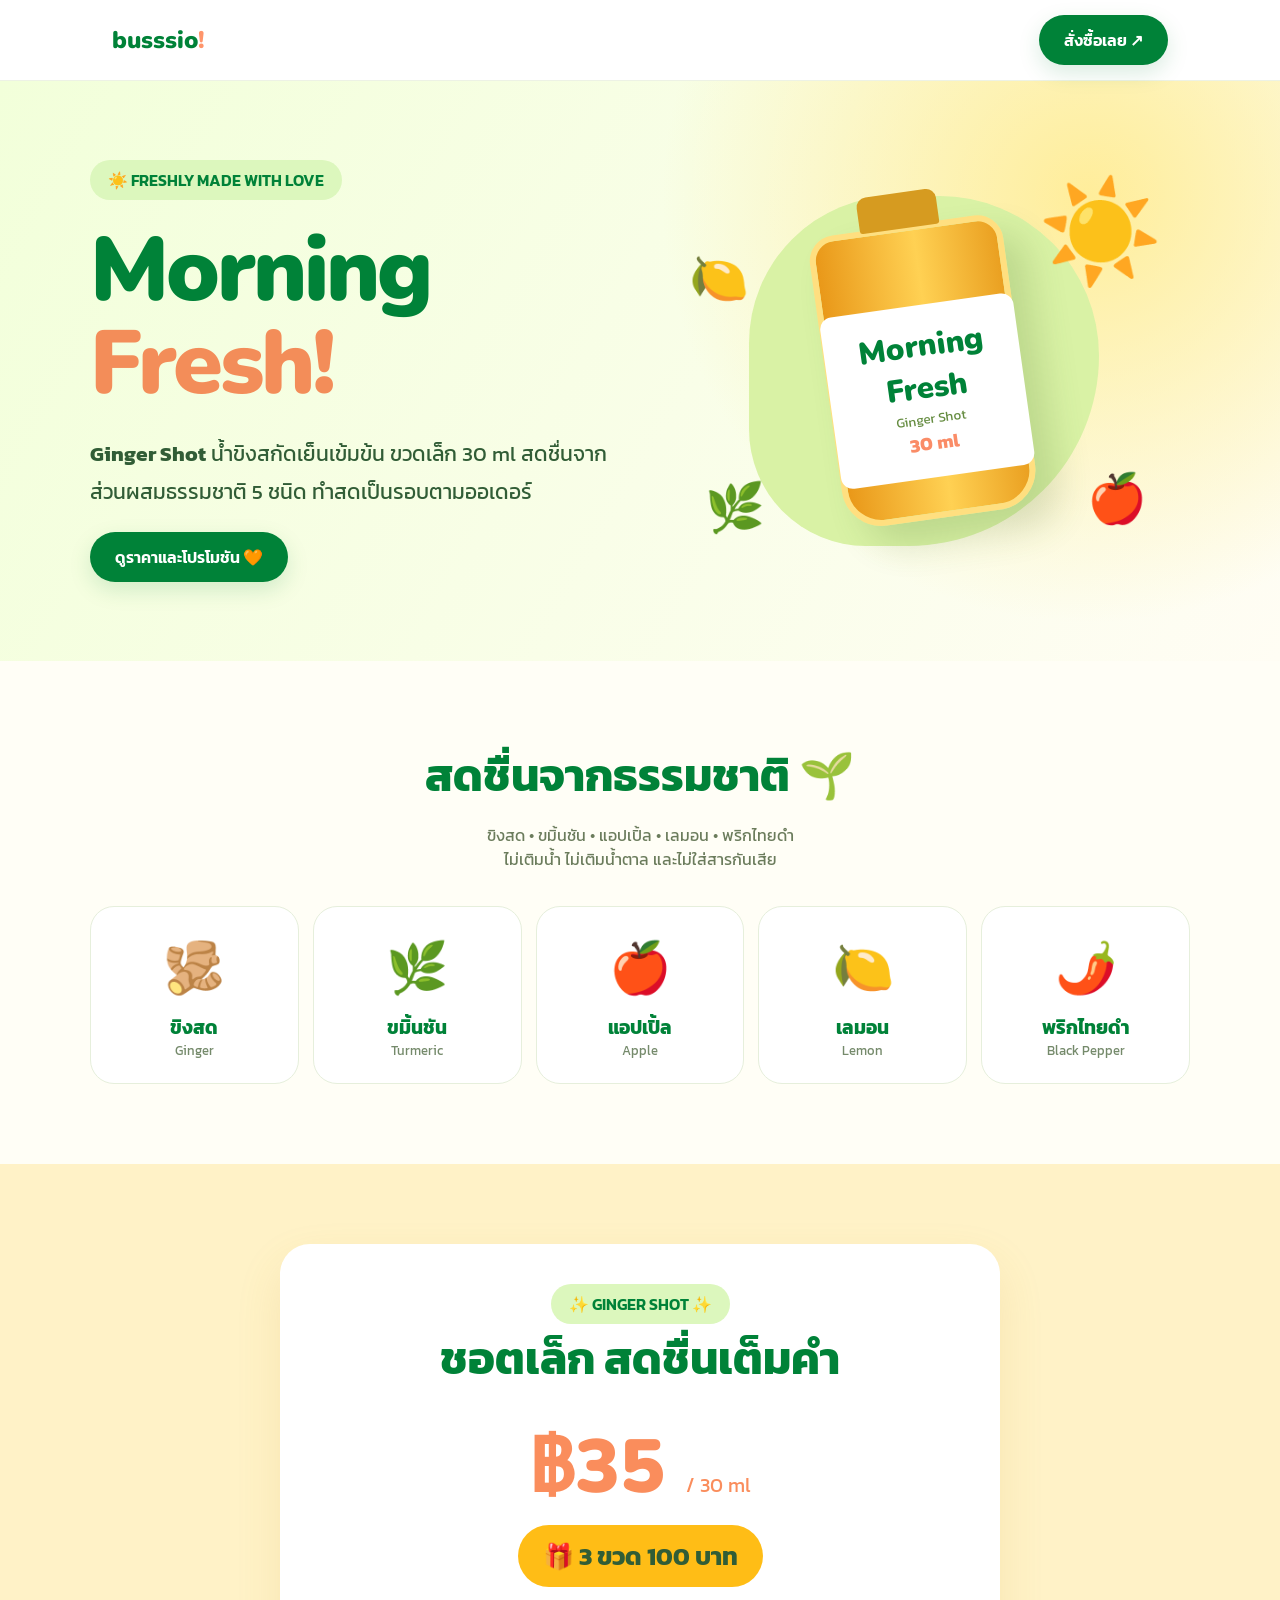
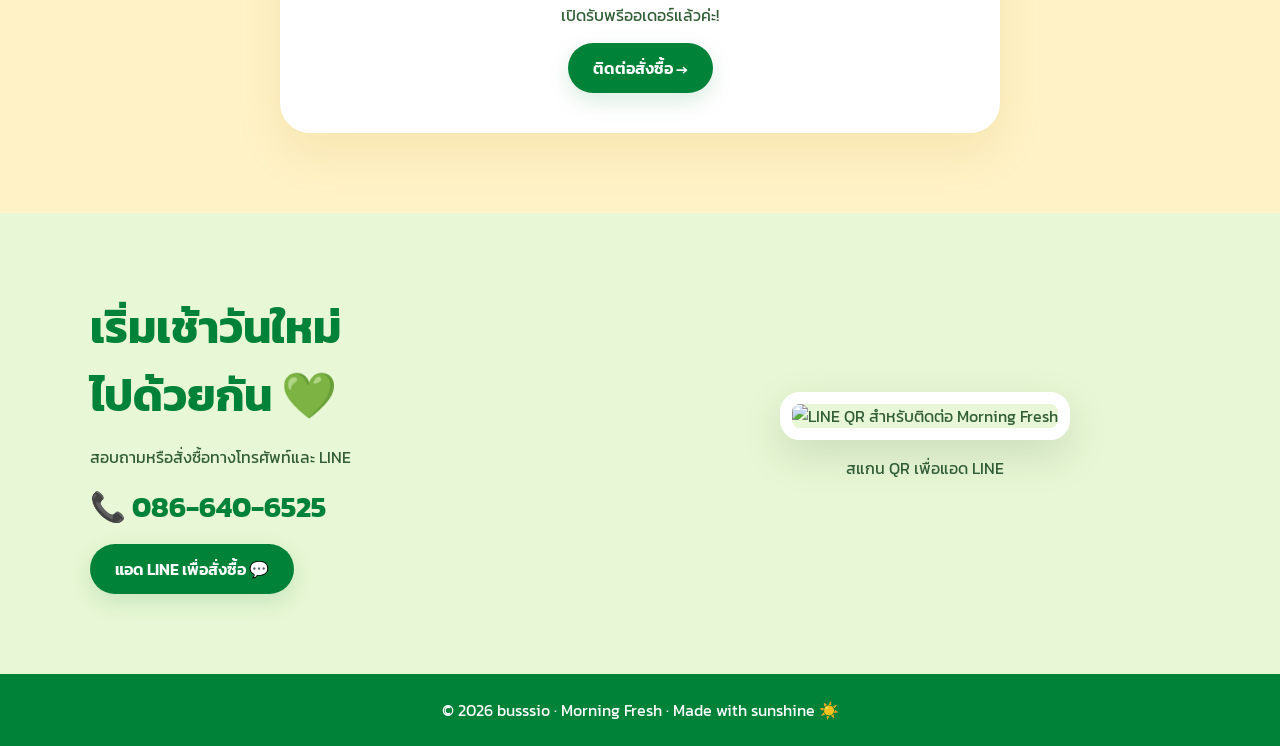
==== morning-fresh/index.html @ 6d937df7 "Add Morning Fresh Ginger Shot landing page" ====
<!doctype html><html lang="th"><head><meta charset="utf-8"><meta name="viewport" content="width=device-width,initial-scale=1"><title>Morning Fresh Ginger Shot | busssio</title><meta name="description" content="Morning Fresh น้ำขิงสกัดเย็น ขิง ขมิ้น แอปเปิ้ล เลมอน พริกไทยดำ 30 ml"><style>
@import url('https://fonts.googleapis.com/css2?family=Kanit:wght@300;400;500;600;700&family=Nunito:wght@600;800;900&display=swap');
:root{--g:#008238;--l:#7bd84f;--y:#ffbd16;--cream:#fffef6;--ink:#315d36}*{box-sizing:border-box}html{scroll-behavior:smooth}body{margin:0;font-family:Kanit,Arial,sans-serif;color:var(--ink);background:var(--cream)}header{position:sticky;top:0;background:#fffffff0;backdrop-filter:blur(14px);z-index:10;border-bottom:1px solid #edf2e5}nav{max-width:1100px;margin:auto;padding:15px 22px;display:flex;align-items:center;justify-content:space-between}a{text-decoration:none;color:inherit}.brand{font:900 24px Nunito;color:var(--g)}.brand span{color:#ff956b}.btn{display:inline-block;background:var(--g);color:white;border-radius:60px;padding:13px 25px;font-weight:600;box-shadow:0 8px 22px #00823826;transition:.25s}.btn:hover{transform:translateY(-4px)}.wrap{max-width:1100px;margin:auto}.hero{padding:75px 24px;background:radial-gradient(circle at 85% 20%,#ffed9a,transparent 36%),linear-gradient(120deg,#f2ffda,#fffdf4);overflow:hidden}.hero-grid{display:grid;grid-template-columns:1fr 1fr;align-items:center;gap:35px}.tag{display:inline-block;padding:8px 18px;border-radius:40px;background:#dcf7bd;color:var(--g);font-weight:600}h1{font:900 clamp(52px,7vw,92px)/1.03 Nunito,Kanit,sans-serif;color:var(--g);letter-spacing:-3px;margin:25px 0}h1 em{font-style:normal;color:#f38d59}.intro{font-size:21px;line-height:1.8}.scene{min-height:430px;position:relative;display:grid;place-items:center}.blob{position:absolute;width:350px;height:350px;border-radius:48% 52% 62% 38%;background:#d9f2a5;animation:morph 8s infinite}.sun{position:absolute;top:0;right:5%;font-size:100px;animation:float 4s infinite}.bottle{position:relative;width:195px;height:295px;background:linear-gradient(90deg,#e99819,#ffd153 55%,#eaa021);border:6px solid #ffdf80;border-radius:26px 26px 40px 40px;box-shadow:20px 22px 35px #456a2730;transform:rotate(-8deg);animation:float 5s infinite}.bottle:before{content:'';position:absolute;top:-39px;left:48px;width:80px;height:36px;background:#d69b20;border-radius:10px 10px 3px 3px}.label{position:absolute;left:-5px;top:75px;width:195px;background:white;text-align:center;padding:20px 8px;border-radius:12px}.label strong{font:900 31px Nunito;color:var(--g)}.label small{display:block;color:#658c40}.label b{display:block;color:#fa8c67;font-size:19px}.fruit{position:absolute;font-size:48px;animation:float 4s infinite}.fruit.one{top:20%;left:6%}.fruit.two{bottom:12%;right:8%}.fruit.three{bottom:10%;left:9%}section{padding:80px 24px}h2{text-align:center;color:var(--g);font-size:clamp(30px,4vw,45px);margin:0 0 14px}.sub{text-align:center;max-width:660px;margin:0 auto 35px;color:#6b7c5c}.ingredients{display:grid;grid-template-columns:repeat(5,1fr);gap:14px}.item{background:white;border:1px solid #e6efdc;border-radius:24px;padding:23px 8px;text-align:center;transition:.25s}.item:hover{transform:translateY(-6px)}.item .emoji{font-size:50px}.item h3{margin:8px 0 0;color:var(--g)}.item p{margin:0;font-size:13px;color:#758a6b}.offer{background:#fff2c7}.offer-card{max-width:720px;margin:auto;background:white;border-radius:30px;text-align:center;padding:40px 20px;box-shadow:0 20px 45px #c69b2824}.price{font:900 75px Nunito;color:#fa8d5c}.price small{font:400 20px Kanit}.deal{display:inline-block;background:var(--y);padding:12px 25px;border-radius:40px;font-size:25px;font-weight:700}.contact{background:#e8f7d5}.contact-grid{display:grid;grid-template-columns:1fr 1fr;align-items:center;gap:40px}.contact h2{text-align:left}.phone{font-size:29px;font-weight:700;color:var(--g)}.qr{width:min(270px,100%);border:12px solid white;border-radius:20px;box-shadow:0 15px 40px #22492225}footer{text-align:center;padding:24px;background:var(--g);color:white}.reveal{opacity:0;transform:translateY(25px);transition:.7s}.reveal.show{opacity:1;transform:none}@keyframes float{50%{translate:0 -13px}}@keyframes morph{50%{border-radius:60% 40% 43% 57%;transform:rotate(12deg)}}@media(max-width:750px){.hero-grid,.contact-grid{grid-template-columns:1fr}.hero{text-align:center;padding-top:50px}.scene{min-height:370px}.blob{width:290px;height:290px}.sun{font-size:65px}.ingredients{grid-template-columns:repeat(2,1fr)}.ingredients .item:last-child{grid-column:1/-1}.contact-grid{text-align:center}.contact h2{text-align:center}}@media(prefers-reduced-motion:reduce){*,*:before{animation:none!important}.reveal{opacity:1;transform:none}}
</style></head><body><header><nav><a class="brand" href="#top">busssio<span>!</span></a><a class="btn" href="#contact">สั่งซื้อเลย ↗</a></nav></header><main><div class="hero" id="top"><div class="wrap hero-grid"><div class="reveal"><span class="tag">☀️ FRESHLY MADE WITH LOVE</span><h1>Morning<br><em>Fresh!</em></h1><p class="intro"><strong>Ginger Shot</strong> น้ำขิงสกัดเย็นเข้มข้น ขวดเล็ก 30 ml สดชื่นจากส่วนผสมธรรมชาติ 5 ชนิด ทำสดเป็นรอบตามออเดอร์</p><a class="btn" href="#price">ดูราคาและโปรโมชัน 🧡</a></div><div class="scene"><div class="blob"></div><span class="sun">☀️</span><span class="fruit one">🍋</span><span class="fruit two">🍎</span><span class="fruit three">🌿</span><div class="bottle"><div class="label"><strong>Morning<br>Fresh</strong><small>Ginger Shot</small><b>30 ml</b></div></div></div></div></div><section id="ingredients"><div class="wrap"><h2 class="reveal">สดชื่นจากธรรมชาติ 🌱</h2><p class="sub reveal">ขิงสด • ขมิ้นชัน • แอปเปิ้ล • เลมอน • พริกไทยดำ<br>ไม่เติมน้ำ ไม่เติมน้ำตาล และไม่ใส่สารกันเสีย</p><div class="ingredients"><div class="item reveal"><div class="emoji">🫚</div><h3>ขิงสด</h3><p>Ginger</p></div><div class="item reveal"><div class="emoji">🌿</div><h3>ขมิ้นชัน</h3><p>Turmeric</p></div><div class="item reveal"><div class="emoji">🍎</div><h3>แอปเปิ้ล</h3><p>Apple</p></div><div class="item reveal"><div class="emoji">🍋</div><h3>เลมอน</h3><p>Lemon</p></div><div class="item reveal"><div class="emoji">🌶️</div><h3>พริกไทยดำ</h3><p>Black Pepper</p></div></div></div></section><section class="offer" id="price"><div class="offer-card reveal"><span class="tag">✨ GINGER SHOT ✨</span><h2>ชอตเล็ก สดชื่นเต็มคำ</h2><div class="price">฿35 <small>/ 30 ml</small></div><div class="deal">🎁 3 ขวด 100 บาท</div><p>เปิดรับพรีออเดอร์แล้วค่ะ!</p><a class="btn" href="#contact">ติดต่อสั่งซื้อ →</a></div></section><section class="contact" id="contact"><div class="wrap contact-grid"><div class="reveal"><h2>เริ่มเช้าวันใหม่<br>ไปด้วยกัน 💚</h2><p>สอบถามหรือสั่งซื้อทางโทรศัพท์และ LINE</p><p><a class="phone" href="tel:0866406525">📞 086-640-6525</a></p><a class="btn" href="https://line.me/ti/p/SfuHntLKOB" target="_blank" rel="noopener">แอด LINE เพื่อสั่งซื้อ 💬</a></div><div class="reveal" style="text-align:center"><img class="qr" src="https://api.qrserver.com/v1/create-qr-code/?size=400x400&data=https%3A%2F%2Fline.me%2Fti%2Fp%2FSfuHntLKOB" alt="LINE QR สำหรับติดต่อ Morning Fresh"><p>สแกน QR เพื่อแอด LINE</p></div></div></section></main><footer>© 2026 busssio · Morning Fresh · Made with sunshine ☀️</footer><script>const o=new IntersectionObserver(es=>es.forEach(e=>{if(e.isIntersecting){e.target.classList.add('show');o.unobserve(e.target)}}),{threshold:.08});document.querySelectorAll('.reveal').forEach(x=>o.observe(x));</script></body></html>
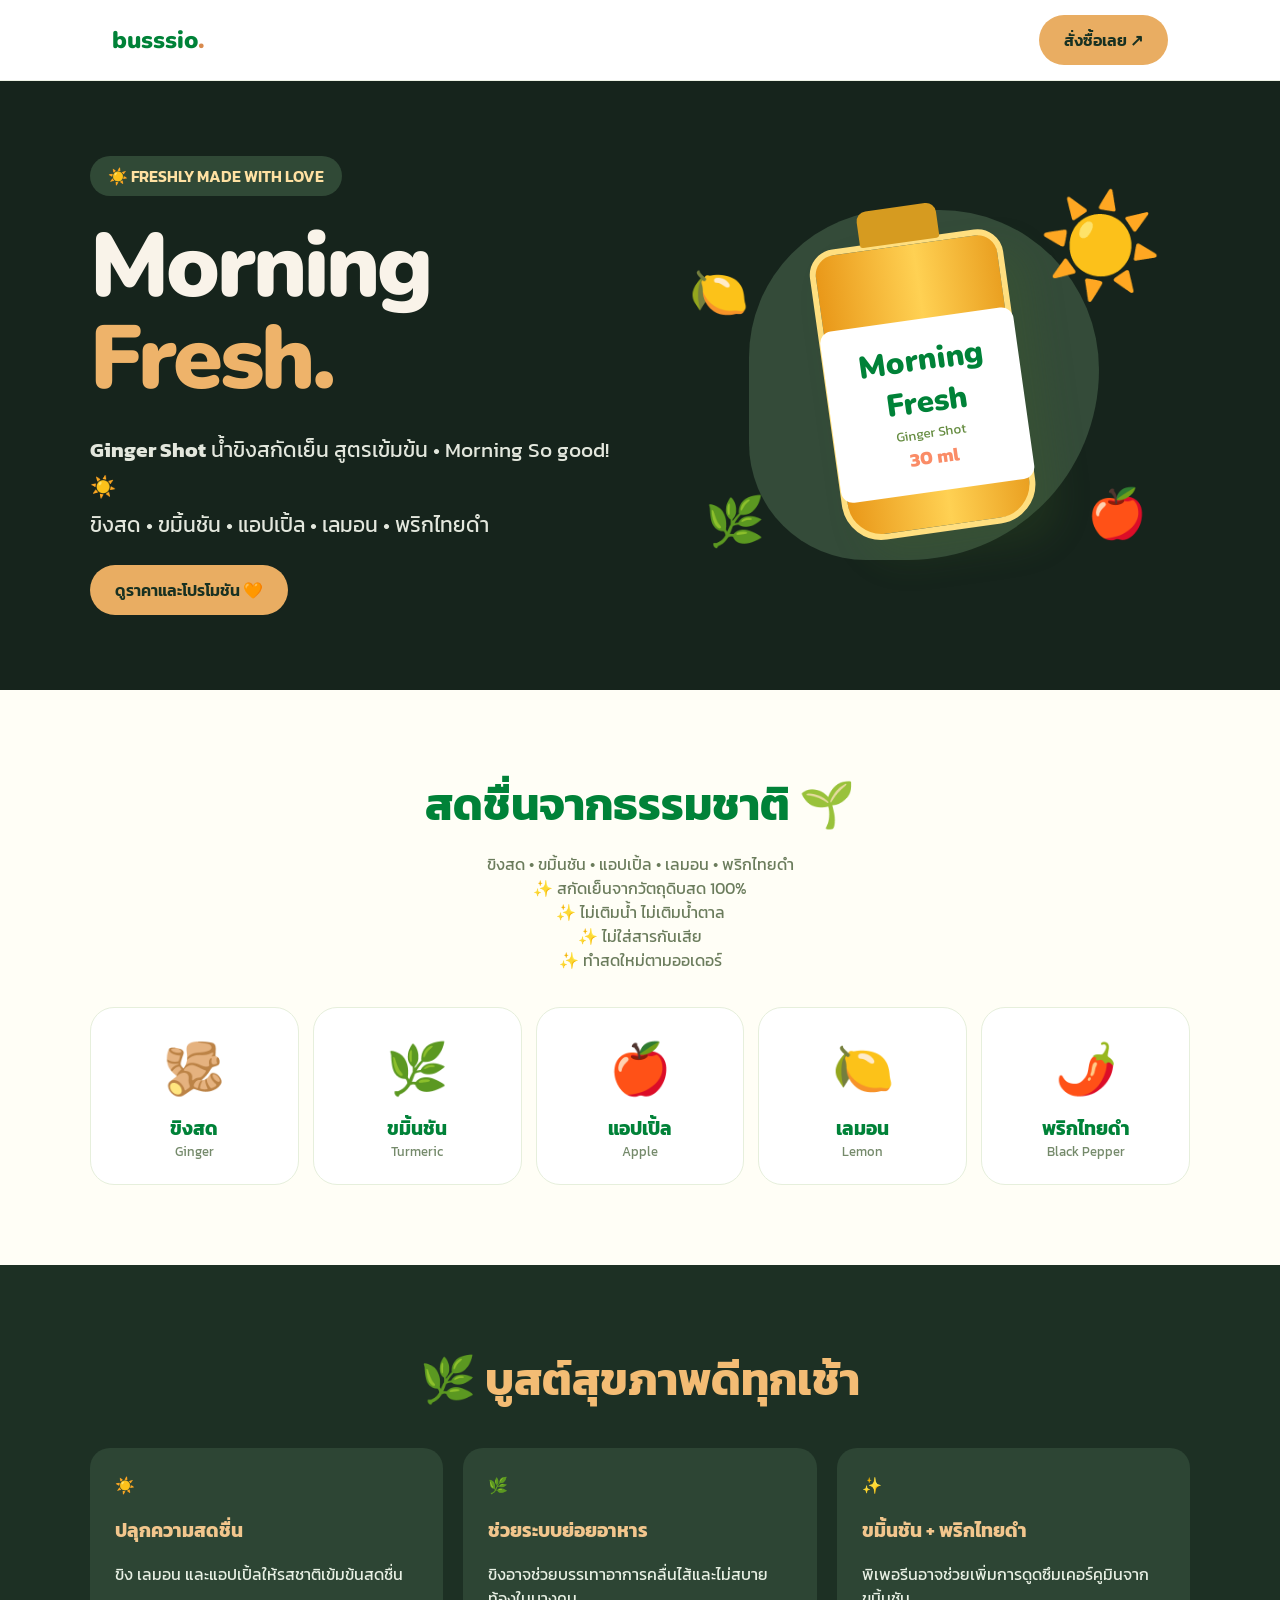
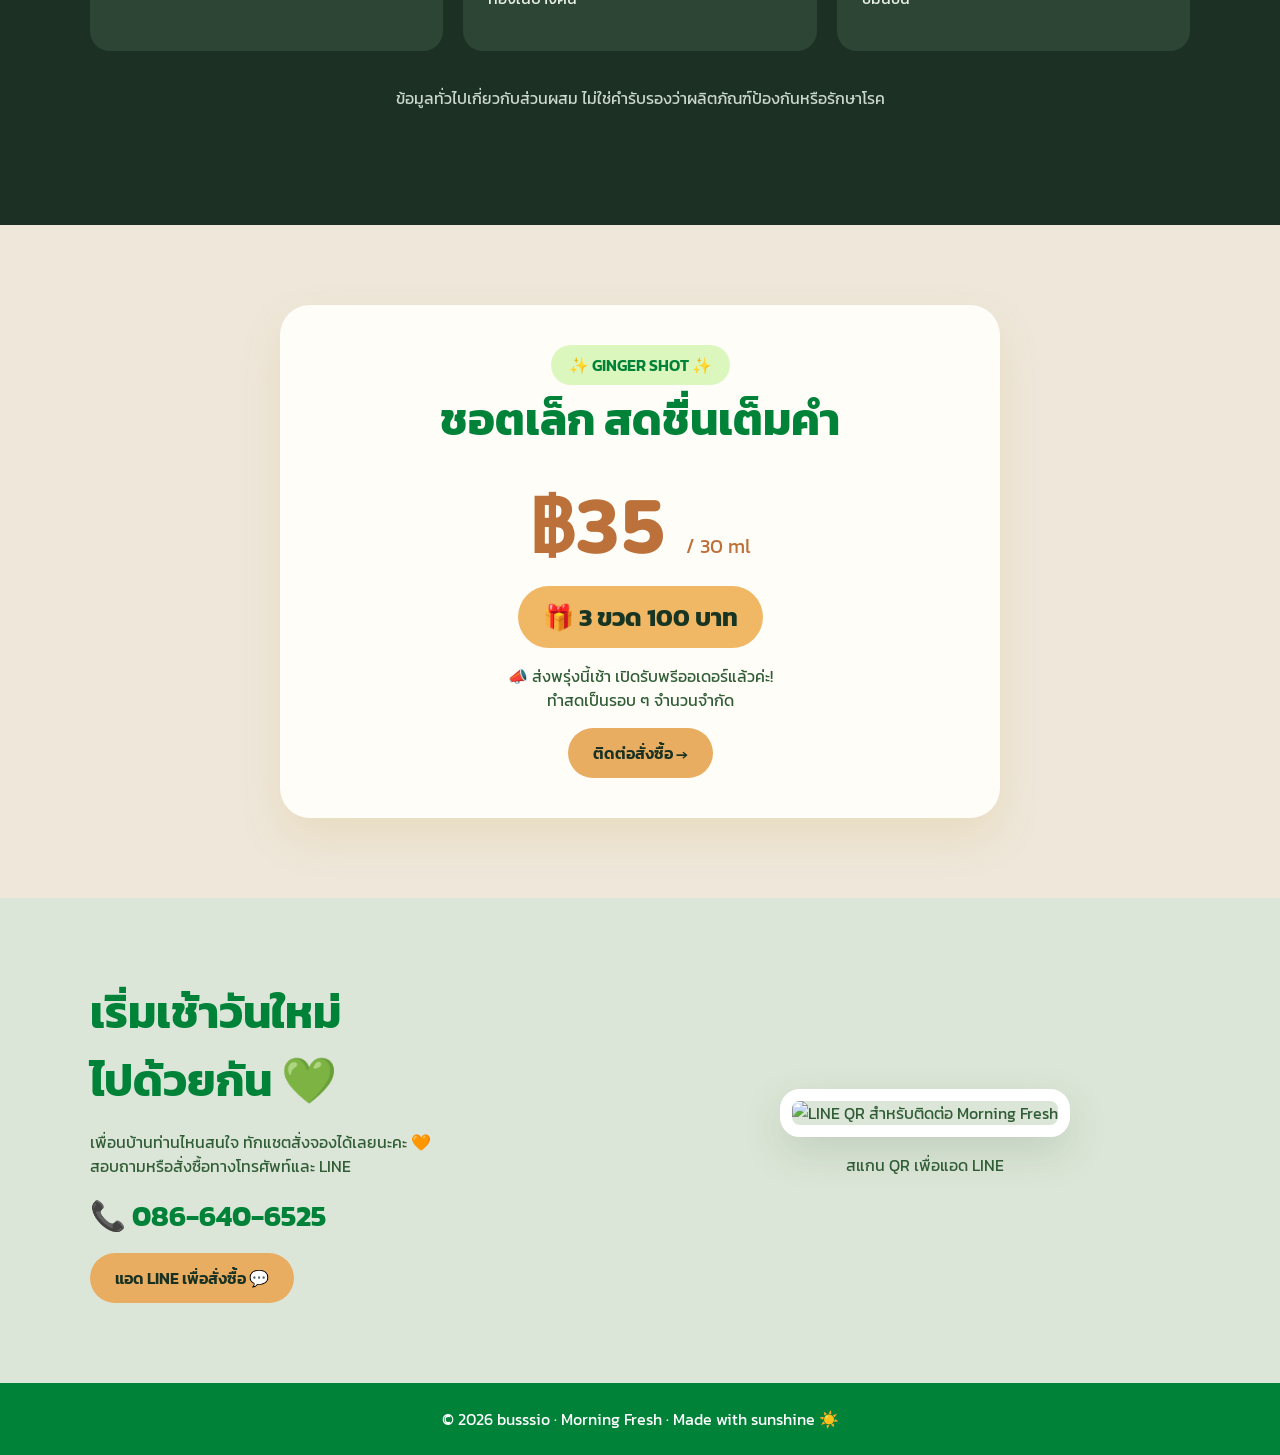
==== commit ba80873f: "Refresh Morning Fresh colors, brand and wellness sections" ====
--- a/morning-fresh/index.html
+++ b/morning-fresh/index.html
@@ -1,4 +1,4 @@
 <!doctype html><html lang="th"><head><meta charset="utf-8"><meta name="viewport" content="width=device-width,initial-scale=1"><title>Morning Fresh Ginger Shot | busssio</title><meta name="description" content="Morning Fresh น้ำขิงสกัดเย็น ขิง ขมิ้น แอปเปิ้ล เลมอน พริกไทยดำ 30 ml"><style>
 @import url('https://fonts.googleapis.com/css2?family=Kanit:wght@300;400;500;600;700&family=Nunito:wght@600;800;900&display=swap');
 :root{--g:#008238;--l:#7bd84f;--y:#ffbd16;--cream:#fffef6;--ink:#315d36}*{box-sizing:border-box}html{scroll-behavior:smooth}body{margin:0;font-family:Kanit,Arial,sans-serif;color:var(--ink);background:var(--cream)}header{position:sticky;top:0;background:#fffffff0;backdrop-filter:blur(14px);z-index:10;border-bottom:1px solid #edf2e5}nav{max-width:1100px;margin:auto;padding:15px 22px;display:flex;align-items:center;justify-content:space-between}a{text-decoration:none;color:inherit}.brand{font:900 24px Nunito;color:var(--g)}.brand span{color:#ff956b}.btn{display:inline-block;background:var(--g);color:white;border-radius:60px;padding:13px 25px;font-weight:600;box-shadow:0 8px 22px #00823826;transition:.25s}.btn:hover{transform:translateY(-4px)}.wrap{max-width:1100px;margin:auto}.hero{padding:75px 24px;background:radial-gradient(circle at 85% 20%,#ffed9a,transparent 36%),linear-gradient(120deg,#f2ffda,#fffdf4);overflow:hidden}.hero-grid{display:grid;grid-template-columns:1fr 1fr;align-items:center;gap:35px}.tag{display:inline-block;padding:8px 18px;border-radius:40px;background:#dcf7bd;color:var(--g);font-weight:600}h1{font:900 clamp(52px,7vw,92px)/1.03 Nunito,Kanit,sans-serif;color:var(--g);letter-spacing:-3px;margin:25px 0}h1 em{font-style:normal;color:#f38d59}.intro{font-size:21px;line-height:1.8}.scene{min-height:430px;position:relative;display:grid;place-items:center}.blob{position:absolute;width:350px;height:350px;border-radius:48% 52% 62% 38%;background:#d9f2a5;animation:morph 8s infinite}.sun{position:absolute;top:0;right:5%;font-size:100px;animation:float 4s infinite}.bottle{position:relative;width:195px;height:295px;background:linear-gradient(90deg,#e99819,#ffd153 55%,#eaa021);border:6px solid #ffdf80;border-radius:26px 26px 40px 40px;box-shadow:20px 22px 35px #456a2730;transform:rotate(-8deg);animation:float 5s infinite}.bottle:before{content:'';position:absolute;top:-39px;left:48px;width:80px;height:36px;background:#d69b20;border-radius:10px 10px 3px 3px}.label{position:absolute;left:-5px;top:75px;width:195px;background:white;text-align:center;padding:20px 8px;border-radius:12px}.label strong{font:900 31px Nunito;color:var(--g)}.label small{display:block;color:#658c40}.label b{display:block;color:#fa8c67;font-size:19px}.fruit{position:absolute;font-size:48px;animation:float 4s infinite}.fruit.one{top:20%;left:6%}.fruit.two{bottom:12%;right:8%}.fruit.three{bottom:10%;left:9%}section{padding:80px 24px}h2{text-align:center;color:var(--g);font-size:clamp(30px,4vw,45px);margin:0 0 14px}.sub{text-align:center;max-width:660px;margin:0 auto 35px;color:#6b7c5c}.ingredients{display:grid;grid-template-columns:repeat(5,1fr);gap:14px}.item{background:white;border:1px solid #e6efdc;border-radius:24px;padding:23px 8px;text-align:center;transition:.25s}.item:hover{transform:translateY(-6px)}.item .emoji{font-size:50px}.item h3{margin:8px 0 0;color:var(--g)}.item p{margin:0;font-size:13px;color:#758a6b}.offer{background:#fff2c7}.offer-card{max-width:720px;margin:auto;background:white;border-radius:30px;text-align:center;padding:40px 20px;box-shadow:0 20px 45px #c69b2824}.price{font:900 75px Nunito;color:#fa8d5c}.price small{font:400 20px Kanit}.deal{display:inline-block;background:var(--y);padding:12px 25px;border-radius:40px;font-size:25px;font-weight:700}.contact{background:#e8f7d5}.contact-grid{display:grid;grid-template-columns:1fr 1fr;align-items:center;gap:40px}.contact h2{text-align:left}.phone{font-size:29px;font-weight:700;color:var(--g)}.qr{width:min(270px,100%);border:12px solid white;border-radius:20px;box-shadow:0 15px 40px #22492225}footer{text-align:center;padding:24px;background:var(--g);color:white}.reveal{opacity:0;transform:translateY(25px);transition:.7s}.reveal.show{opacity:1;transform:none}@keyframes float{50%{translate:0 -13px}}@keyframes morph{50%{border-radius:60% 40% 43% 57%;transform:rotate(12deg)}}@media(max-width:750px){.hero-grid,.contact-grid{grid-template-columns:1fr}.hero{text-align:center;padding-top:50px}.scene{min-height:370px}.blob{width:290px;height:290px}.sun{font-size:65px}.ingredients{grid-template-columns:repeat(2,1fr)}.ingredients .item:last-child{grid-column:1/-1}.contact-grid{text-align:center}.contact h2{text-align:center}}@media(prefers-reduced-motion:reduce){*,*:before{animation:none!important}.reveal{opacity:1;transform:none}}
-</style></head><body><header><nav><a class="brand" href="#top">busssio<span>!</span></a><a class="btn" href="#contact">สั่งซื้อเลย ↗</a></nav></header><main><div class="hero" id="top"><div class="wrap hero-grid"><div class="reveal"><span class="tag">☀️ FRESHLY MADE WITH LOVE</span><h1>Morning<br><em>Fresh!</em></h1><p class="intro"><strong>Ginger Shot</strong> น้ำขิงสกัดเย็นเข้มข้น ขวดเล็ก 30 ml สดชื่นจากส่วนผสมธรรมชาติ 5 ชนิด ทำสดเป็นรอบตามออเดอร์</p><a class="btn" href="#price">ดูราคาและโปรโมชัน 🧡</a></div><div class="scene"><div class="blob"></div><span class="sun">☀️</span><span class="fruit one">🍋</span><span class="fruit two">🍎</span><span class="fruit three">🌿</span><div class="bottle"><div class="label"><strong>Morning<br>Fresh</strong><small>Ginger Shot</small><b>30 ml</b></div></div></div></div></div><section id="ingredients"><div class="wrap"><h2 class="reveal">สดชื่นจากธรรมชาติ 🌱</h2><p class="sub reveal">ขิงสด • ขมิ้นชัน • แอปเปิ้ล • เลมอน • พริกไทยดำ<br>ไม่เติมน้ำ ไม่เติมน้ำตาล และไม่ใส่สารกันเสีย</p><div class="ingredients"><div class="item reveal"><div class="emoji">🫚</div><h3>ขิงสด</h3><p>Ginger</p></div><div class="item reveal"><div class="emoji">🌿</div><h3>ขมิ้นชัน</h3><p>Turmeric</p></div><div class="item reveal"><div class="emoji">🍎</div><h3>แอปเปิ้ล</h3><p>Apple</p></div><div class="item reveal"><div class="emoji">🍋</div><h3>เลมอน</h3><p>Lemon</p></div><div class="item reveal"><div class="emoji">🌶️</div><h3>พริกไทยดำ</h3><p>Black Pepper</p></div></div></div></section><section class="offer" id="price"><div class="offer-card reveal"><span class="tag">✨ GINGER SHOT ✨</span><h2>ชอตเล็ก สดชื่นเต็มคำ</h2><div class="price">฿35 <small>/ 30 ml</small></div><div class="deal">🎁 3 ขวด 100 บาท</div><p>เปิดรับพรีออเดอร์แล้วค่ะ!</p><a class="btn" href="#contact">ติดต่อสั่งซื้อ →</a></div></section><section class="contact" id="contact"><div class="wrap contact-grid"><div class="reveal"><h2>เริ่มเช้าวันใหม่<br>ไปด้วยกัน 💚</h2><p>สอบถามหรือสั่งซื้อทางโทรศัพท์และ LINE</p><p><a class="phone" href="tel:0866406525">📞 086-640-6525</a></p><a class="btn" href="https://line.me/ti/p/SfuHntLKOB" target="_blank" rel="noopener">แอด LINE เพื่อสั่งซื้อ 💬</a></div><div class="reveal" style="text-align:center"><img class="qr" src="https://api.qrserver.com/v1/create-qr-code/?size=400x400&data=https%3A%2F%2Fline.me%2Fti%2Fp%2FSfuHntLKOB" alt="LINE QR สำหรับติดต่อ Morning Fresh"><p>สแกน QR เพื่อแอด LINE</p></div></div></section></main><footer>© 2026 busssio · Morning Fresh · Made with sunshine ☀️</footer><script>const o=new IntersectionObserver(es=>es.forEach(e=>{if(e.isIntersecting){e.target.classList.add('show');o.unobserve(e.target)}}),{threshold:.08});document.querySelectorAll('.reveal').forEach(x=>o.observe(x));</script></body></html>+.hero{background:#16241c;color:#f7f2e9}.hero h1{color:#f9f3e9}.hero h1 em{color:#eeb36a}.hero .intro{color:#e3e7dd}.hero .tag{background:#304936;color:#ffe1a2}.hero .blob{background:#344b39}.brand span{color:#d88a4e}.btn,.hero .btn{background:#e9ad62;color:#183122;box-shadow:none}.btn:hover{background:#ffca83}.offer{background:#eee7da}.offer-card{background:#fffdf8}.price{color:#bd713a}.deal{background:#f0b764;color:#173522}.contact{background:#dce6d8}.benefits{background:#1d3024;color:#e8f0e4}.benefits h2{color:#f3bc74}.benefit-grid{display:grid;grid-template-columns:repeat(3,1fr);gap:20px;margin:35px 0}.benefit-grid article{padding:25px;background:#2d4534;border-radius:20px}.benefit-grid h3{color:#f2c68d}.benefits .sub{color:#cbd9cd}@media(max-width:750px){.benefit-grid{grid-template-columns:1fr}}</style></head><body><header><nav><a class="brand" href="#top">busssio<span>.</span></a><a class="btn" href="#contact">สั่งซื้อเลย ↗</a></nav></header><main><div class="hero" id="top"><div class="wrap hero-grid"><div class="reveal"><span class="tag">☀️ FRESHLY MADE WITH LOVE</span><h1>Morning<br><em>Fresh.</em></h1><p class="intro"><strong>Ginger Shot</strong> น้ำขิงสกัดเย็น สูตรเข้มข้น • Morning So good! ☀️<br>ขิงสด • ขมิ้นชัน • แอปเปิ้ล • เลมอน • พริกไทยดำ</p><a class="btn" href="#price">ดูราคาและโปรโมชัน 🧡</a></div><div class="scene"><div class="blob"></div><span class="sun">☀️</span><span class="fruit one">🍋</span><span class="fruit two">🍎</span><span class="fruit three">🌿</span><div class="bottle"><div class="label"><strong>Morning<br>Fresh</strong><small>Ginger Shot</small><b>30 ml</b></div></div></div></div></div><section id="ingredients"><div class="wrap"><h2 class="reveal">สดชื่นจากธรรมชาติ 🌱</h2><p class="sub reveal">ขิงสด • ขมิ้นชัน • แอปเปิ้ล • เลมอน • พริกไทยดำ<br>✨ สกัดเย็นจากวัตถุดิบสด 100%<br>✨ ไม่เติมน้ำ ไม่เติมน้ำตาล<br>✨ ไม่ใส่สารกันเสีย<br>✨ ทำสดใหม่ตามออเดอร์</p><div class="ingredients"><div class="item reveal"><div class="emoji">🫚</div><h3>ขิงสด</h3><p>Ginger</p></div><div class="item reveal"><div class="emoji">🌿</div><h3>ขมิ้นชัน</h3><p>Turmeric</p></div><div class="item reveal"><div class="emoji">🍎</div><h3>แอปเปิ้ล</h3><p>Apple</p></div><div class="item reveal"><div class="emoji">🍋</div><h3>เลมอน</h3><p>Lemon</p></div><div class="item reveal"><div class="emoji">🌶️</div><h3>พริกไทยดำ</h3><p>Black Pepper</p></div></div></div></section><section class="benefits"><div class="wrap"><h2>🌿 บูสต์สุขภาพดีทุกเช้า</h2><div class="benefit-grid"><article>☀️<h3>ปลุกความสดชื่น</h3><p>ขิง เลมอน และแอปเปิ้ลให้รสชาติเข้มข้นสดชื่น</p></article><article>🌿<h3>ช่วยระบบย่อยอาหาร</h3><p>ขิงอาจช่วยบรรเทาอาการคลื่นไส้และไม่สบายท้องในบางคน</p></article><article>✨<h3>ขมิ้นชัน + พริกไทยดำ</h3><p>พิเพอรีนอาจช่วยเพิ่มการดูดซึมเคอร์คูมินจากขมิ้นชัน</p></article></div><p class="sub">ข้อมูลทั่วไปเกี่ยวกับส่วนผสม ไม่ใช่คำรับรองว่าผลิตภัณฑ์ป้องกันหรือรักษาโรค</p></div></section><section class="offer" id="price"><div class="offer-card reveal"><span class="tag">✨ GINGER SHOT ✨</span><h2>ชอตเล็ก สดชื่นเต็มคำ</h2><div class="price">฿35 <small>/ 30 ml</small></div><div class="deal">🎁 3 ขวด 100 บาท</div><p>📣 ส่งพรุ่งนี้เช้า เปิดรับพรีออเดอร์แล้วค่ะ!<br>ทำสดเป็นรอบ ๆ จำนวนจำกัด</p><a class="btn" href="#contact">ติดต่อสั่งซื้อ →</a></div></section><section class="contact" id="contact"><div class="wrap contact-grid"><div class="reveal"><h2>เริ่มเช้าวันใหม่<br>ไปด้วยกัน 💚</h2><p>เพื่อนบ้านท่านไหนสนใจ ทักแชตสั่งจองได้เลยนะคะ 🧡<br>สอบถามหรือสั่งซื้อทางโทรศัพท์และ LINE</p><p><a class="phone" href="tel:0866406525">📞 086-640-6525</a></p><a class="btn" href="https://line.me/ti/p/SfuHntLKOB" target="_blank" rel="noopener">แอด LINE เพื่อสั่งซื้อ 💬</a></div><div class="reveal" style="text-align:center"><img class="qr" src="https://api.qrserver.com/v1/create-qr-code/?size=400x400&data=https%3A%2F%2Fline.me%2Fti%2Fp%2FSfuHntLKOB" alt="LINE QR สำหรับติดต่อ Morning Fresh"><p>สแกน QR เพื่อแอด LINE</p></div></div></section></main><footer>© 2026 busssio · Morning Fresh · Made with sunshine ☀️</footer><script>const o=new IntersectionObserver(es=>es.forEach(e=>{if(e.isIntersecting){e.target.classList.add('show');o.unobserve(e.target)}}),{threshold:.08});document.querySelectorAll('.reveal').forEach(x=>o.observe(x));</script></body></html>
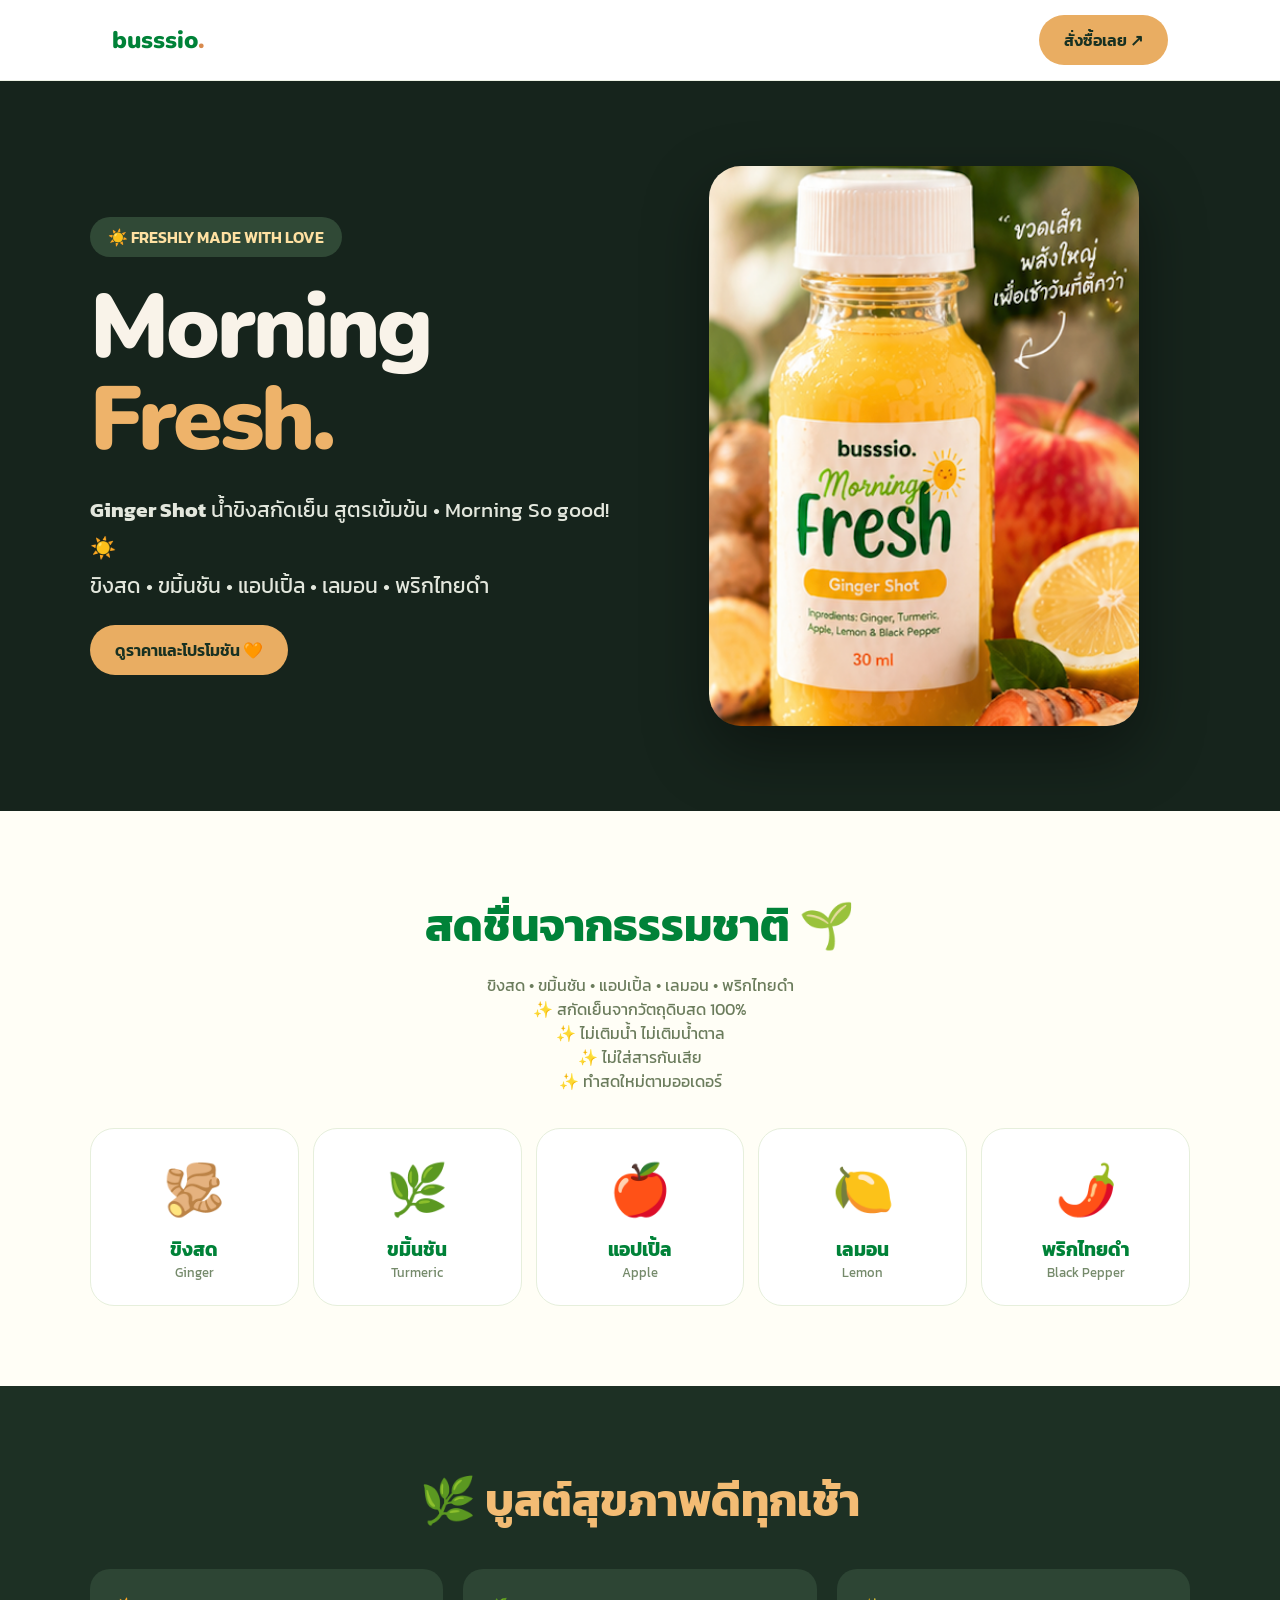
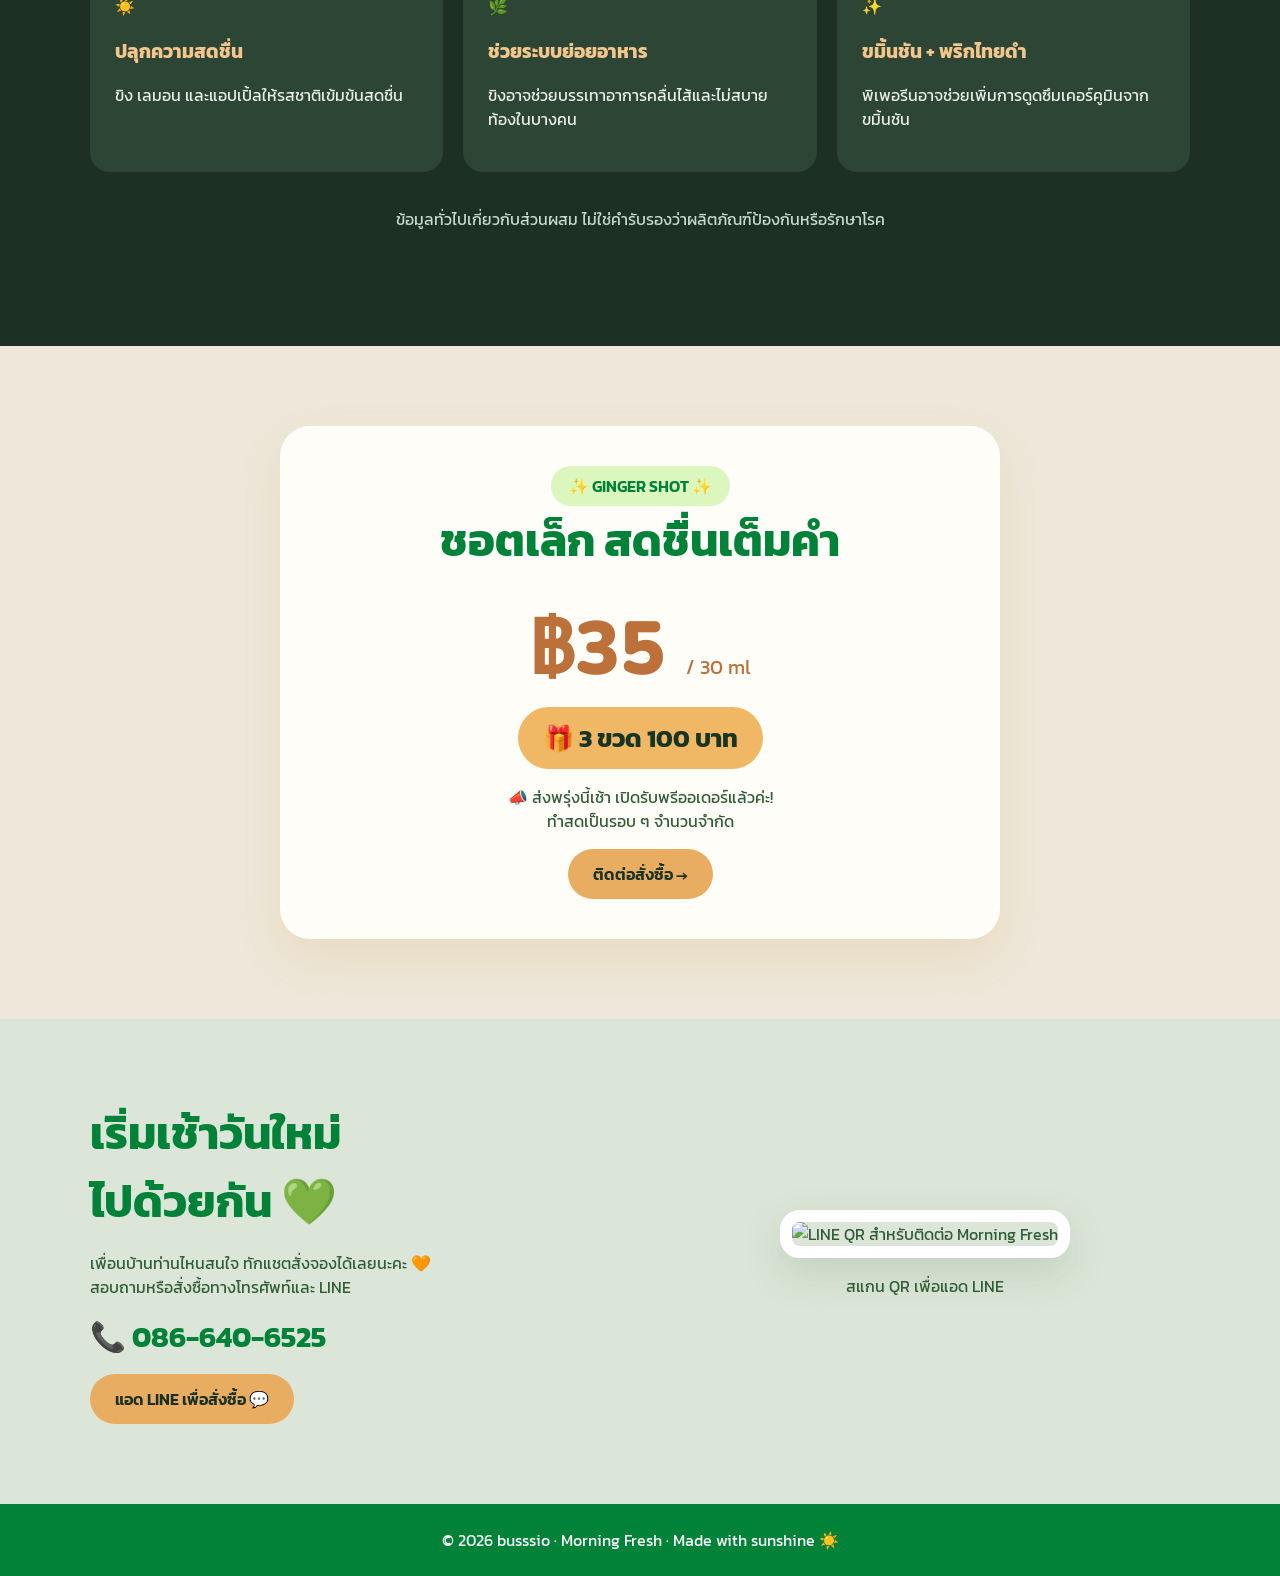
==== commit cc34ee1b: "Use uploaded Morning Fresh product photo with rounded corners and subtle floating animation" ====
--- a/morning-fresh/index.html
+++ b/morning-fresh/index.html
@@ -1,4 +1,4 @@
 <!doctype html><html lang="th"><head><meta charset="utf-8"><meta name="viewport" content="width=device-width,initial-scale=1"><title>Morning Fresh Ginger Shot | busssio</title><meta name="description" content="Morning Fresh น้ำขิงสกัดเย็น ขิง ขมิ้น แอปเปิ้ล เลมอน พริกไทยดำ 30 ml"><style>
 @import url('https://fonts.googleapis.com/css2?family=Kanit:wght@300;400;500;600;700&family=Nunito:wght@600;800;900&display=swap');
 :root{--g:#008238;--l:#7bd84f;--y:#ffbd16;--cream:#fffef6;--ink:#315d36}*{box-sizing:border-box}html{scroll-behavior:smooth}body{margin:0;font-family:Kanit,Arial,sans-serif;color:var(--ink);background:var(--cream)}header{position:sticky;top:0;background:#fffffff0;backdrop-filter:blur(14px);z-index:10;border-bottom:1px solid #edf2e5}nav{max-width:1100px;margin:auto;padding:15px 22px;display:flex;align-items:center;justify-content:space-between}a{text-decoration:none;color:inherit}.brand{font:900 24px Nunito;color:var(--g)}.brand span{color:#ff956b}.btn{display:inline-block;background:var(--g);color:white;border-radius:60px;padding:13px 25px;font-weight:600;box-shadow:0 8px 22px #00823826;transition:.25s}.btn:hover{transform:translateY(-4px)}.wrap{max-width:1100px;margin:auto}.hero{padding:75px 24px;background:radial-gradient(circle at 85% 20%,#ffed9a,transparent 36%),linear-gradient(120deg,#f2ffda,#fffdf4);overflow:hidden}.hero-grid{display:grid;grid-template-columns:1fr 1fr;align-items:center;gap:35px}.tag{display:inline-block;padding:8px 18px;border-radius:40px;background:#dcf7bd;color:var(--g);font-weight:600}h1{font:900 clamp(52px,7vw,92px)/1.03 Nunito,Kanit,sans-serif;color:var(--g);letter-spacing:-3px;margin:25px 0}h1 em{font-style:normal;color:#f38d59}.intro{font-size:21px;line-height:1.8}.scene{min-height:430px;position:relative;display:grid;place-items:center}.blob{position:absolute;width:350px;height:350px;border-radius:48% 52% 62% 38%;background:#d9f2a5;animation:morph 8s infinite}.sun{position:absolute;top:0;right:5%;font-size:100px;animation:float 4s infinite}.bottle{position:relative;width:195px;height:295px;background:linear-gradient(90deg,#e99819,#ffd153 55%,#eaa021);border:6px solid #ffdf80;border-radius:26px 26px 40px 40px;box-shadow:20px 22px 35px #456a2730;transform:rotate(-8deg);animation:float 5s infinite}.bottle:before{content:'';position:absolute;top:-39px;left:48px;width:80px;height:36px;background:#d69b20;border-radius:10px 10px 3px 3px}.label{position:absolute;left:-5px;top:75px;width:195px;background:white;text-align:center;padding:20px 8px;border-radius:12px}.label strong{font:900 31px Nunito;color:var(--g)}.label small{display:block;color:#658c40}.label b{display:block;color:#fa8c67;font-size:19px}.fruit{position:absolute;font-size:48px;animation:float 4s infinite}.fruit.one{top:20%;left:6%}.fruit.two{bottom:12%;right:8%}.fruit.three{bottom:10%;left:9%}section{padding:80px 24px}h2{text-align:center;color:var(--g);font-size:clamp(30px,4vw,45px);margin:0 0 14px}.sub{text-align:center;max-width:660px;margin:0 auto 35px;color:#6b7c5c}.ingredients{display:grid;grid-template-columns:repeat(5,1fr);gap:14px}.item{background:white;border:1px solid #e6efdc;border-radius:24px;padding:23px 8px;text-align:center;transition:.25s}.item:hover{transform:translateY(-6px)}.item .emoji{font-size:50px}.item h3{margin:8px 0 0;color:var(--g)}.item p{margin:0;font-size:13px;color:#758a6b}.offer{background:#fff2c7}.offer-card{max-width:720px;margin:auto;background:white;border-radius:30px;text-align:center;padding:40px 20px;box-shadow:0 20px 45px #c69b2824}.price{font:900 75px Nunito;color:#fa8d5c}.price small{font:400 20px Kanit}.deal{display:inline-block;background:var(--y);padding:12px 25px;border-radius:40px;font-size:25px;font-weight:700}.contact{background:#e8f7d5}.contact-grid{display:grid;grid-template-columns:1fr 1fr;align-items:center;gap:40px}.contact h2{text-align:left}.phone{font-size:29px;font-weight:700;color:var(--g)}.qr{width:min(270px,100%);border:12px solid white;border-radius:20px;box-shadow:0 15px 40px #22492225}footer{text-align:center;padding:24px;background:var(--g);color:white}.reveal{opacity:0;transform:translateY(25px);transition:.7s}.reveal.show{opacity:1;transform:none}@keyframes float{50%{translate:0 -13px}}@keyframes morph{50%{border-radius:60% 40% 43% 57%;transform:rotate(12deg)}}@media(max-width:750px){.hero-grid,.contact-grid{grid-template-columns:1fr}.hero{text-align:center;padding-top:50px}.scene{min-height:370px}.blob{width:290px;height:290px}.sun{font-size:65px}.ingredients{grid-template-columns:repeat(2,1fr)}.ingredients .item:last-child{grid-column:1/-1}.contact-grid{text-align:center}.contact h2{text-align:center}}@media(prefers-reduced-motion:reduce){*,*:before{animation:none!important}.reveal{opacity:1;transform:none}}
-.hero{background:#16241c;color:#f7f2e9}.hero h1{color:#f9f3e9}.hero h1 em{color:#eeb36a}.hero .intro{color:#e3e7dd}.hero .tag{background:#304936;color:#ffe1a2}.hero .blob{background:#344b39}.brand span{color:#d88a4e}.btn,.hero .btn{background:#e9ad62;color:#183122;box-shadow:none}.btn:hover{background:#ffca83}.offer{background:#eee7da}.offer-card{background:#fffdf8}.price{color:#bd713a}.deal{background:#f0b764;color:#173522}.contact{background:#dce6d8}.benefits{background:#1d3024;color:#e8f0e4}.benefits h2{color:#f3bc74}.benefit-grid{display:grid;grid-template-columns:repeat(3,1fr);gap:20px;margin:35px 0}.benefit-grid article{padding:25px;background:#2d4534;border-radius:20px}.benefit-grid h3{color:#f2c68d}.benefits .sub{color:#cbd9cd}@media(max-width:750px){.benefit-grid{grid-template-columns:1fr}}</style></head><body><header><nav><a class="brand" href="#top">busssio<span>.</span></a><a class="btn" href="#contact">สั่งซื้อเลย ↗</a></nav></header><main><div class="hero" id="top"><div class="wrap hero-grid"><div class="reveal"><span class="tag">☀️ FRESHLY MADE WITH LOVE</span><h1>Morning<br><em>Fresh.</em></h1><p class="intro"><strong>Ginger Shot</strong> น้ำขิงสกัดเย็น สูตรเข้มข้น • Morning So good! ☀️<br>ขิงสด • ขมิ้นชัน • แอปเปิ้ล • เลมอน • พริกไทยดำ</p><a class="btn" href="#price">ดูราคาและโปรโมชัน 🧡</a></div><div class="scene"><div class="blob"></div><span class="sun">☀️</span><span class="fruit one">🍋</span><span class="fruit two">🍎</span><span class="fruit three">🌿</span><div class="bottle"><div class="label"><strong>Morning<br>Fresh</strong><small>Ginger Shot</small><b>30 ml</b></div></div></div></div></div><section id="ingredients"><div class="wrap"><h2 class="reveal">สดชื่นจากธรรมชาติ 🌱</h2><p class="sub reveal">ขิงสด • ขมิ้นชัน • แอปเปิ้ล • เลมอน • พริกไทยดำ<br>✨ สกัดเย็นจากวัตถุดิบสด 100%<br>✨ ไม่เติมน้ำ ไม่เติมน้ำตาล<br>✨ ไม่ใส่สารกันเสีย<br>✨ ทำสดใหม่ตามออเดอร์</p><div class="ingredients"><div class="item reveal"><div class="emoji">🫚</div><h3>ขิงสด</h3><p>Ginger</p></div><div class="item reveal"><div class="emoji">🌿</div><h3>ขมิ้นชัน</h3><p>Turmeric</p></div><div class="item reveal"><div class="emoji">🍎</div><h3>แอปเปิ้ล</h3><p>Apple</p></div><div class="item reveal"><div class="emoji">🍋</div><h3>เลมอน</h3><p>Lemon</p></div><div class="item reveal"><div class="emoji">🌶️</div><h3>พริกไทยดำ</h3><p>Black Pepper</p></div></div></div></section><section class="benefits"><div class="wrap"><h2>🌿 บูสต์สุขภาพดีทุกเช้า</h2><div class="benefit-grid"><article>☀️<h3>ปลุกความสดชื่น</h3><p>ขิง เลมอน และแอปเปิ้ลให้รสชาติเข้มข้นสดชื่น</p></article><article>🌿<h3>ช่วยระบบย่อยอาหาร</h3><p>ขิงอาจช่วยบรรเทาอาการคลื่นไส้และไม่สบายท้องในบางคน</p></article><article>✨<h3>ขมิ้นชัน + พริกไทยดำ</h3><p>พิเพอรีนอาจช่วยเพิ่มการดูดซึมเคอร์คูมินจากขมิ้นชัน</p></article></div><p class="sub">ข้อมูลทั่วไปเกี่ยวกับส่วนผสม ไม่ใช่คำรับรองว่าผลิตภัณฑ์ป้องกันหรือรักษาโรค</p></div></section><section class="offer" id="price"><div class="offer-card reveal"><span class="tag">✨ GINGER SHOT ✨</span><h2>ชอตเล็ก สดชื่นเต็มคำ</h2><div class="price">฿35 <small>/ 30 ml</small></div><div class="deal">🎁 3 ขวด 100 บาท</div><p>📣 ส่งพรุ่งนี้เช้า เปิดรับพรีออเดอร์แล้วค่ะ!<br>ทำสดเป็นรอบ ๆ จำนวนจำกัด</p><a class="btn" href="#contact">ติดต่อสั่งซื้อ →</a></div></section><section class="contact" id="contact"><div class="wrap contact-grid"><div class="reveal"><h2>เริ่มเช้าวันใหม่<br>ไปด้วยกัน 💚</h2><p>เพื่อนบ้านท่านไหนสนใจ ทักแชตสั่งจองได้เลยนะคะ 🧡<br>สอบถามหรือสั่งซื้อทางโทรศัพท์และ LINE</p><p><a class="phone" href="tel:0866406525">📞 086-640-6525</a></p><a class="btn" href="https://line.me/ti/p/SfuHntLKOB" target="_blank" rel="noopener">แอด LINE เพื่อสั่งซื้อ 💬</a></div><div class="reveal" style="text-align:center"><img class="qr" src="https://api.qrserver.com/v1/create-qr-code/?size=400x400&data=https%3A%2F%2Fline.me%2Fti%2Fp%2FSfuHntLKOB" alt="LINE QR สำหรับติดต่อ Morning Fresh"><p>สแกน QR เพื่อแอด LINE</p></div></div></section></main><footer>© 2026 busssio · Morning Fresh · Made with sunshine ☀️</footer><script>const o=new IntersectionObserver(es=>es.forEach(e=>{if(e.isIntersecting){e.target.classList.add('show');o.unobserve(e.target)}}),{threshold:.08});document.querySelectorAll('.reveal').forEach(x=>o.observe(x));</script></body></html>+.hero{background:#16241c;color:#f7f2e9}.hero h1{color:#f9f3e9}.hero h1 em{color:#eeb36a}.hero .intro{color:#e3e7dd}.hero .tag{background:#304936;color:#ffe1a2}.hero .blob{background:#344b39}.brand span{color:#d88a4e}.btn,.hero .btn{background:#e9ad62;color:#183122;box-shadow:none}.btn:hover{background:#ffca83}.offer{background:#eee7da}.offer-card{background:#fffdf8}.price{color:#bd713a}.deal{background:#f0b764;color:#173522}.contact{background:#dce6d8}.benefits{background:#1d3024;color:#e8f0e4}.benefits h2{color:#f3bc74}.benefit-grid{display:grid;grid-template-columns:repeat(3,1fr);gap:20px;margin:35px 0}.benefit-grid article{padding:25px;background:#2d4534;border-radius:20px}.benefit-grid h3{color:#f2c68d}.benefits .sub{color:#cbd9cd}@media(max-width:750px){.benefit-grid{grid-template-columns:1fr}}.hero-product-photo{display:block;width:min(100%,430px);height:auto;max-height:560px;object-fit:cover;border-radius:32px;box-shadow:0 25px 65px #0006;animation:photoFloat 6s ease-in-out infinite;transform-origin:center}.scene{min-height:0;padding:10px 0}.hero-grid{align-items:center}@keyframes photoFloat{0%,100%{transform:translateY(0) rotate(-1deg)}50%{transform:translateY(-12px) rotate(0deg)}}@media(max-width:750px){.hero-product-photo{width:min(100%,390px);border-radius:26px}.scene{min-height:0}}@media(prefers-reduced-motion:reduce){.hero-product-photo{animation:none}}</style></head><body><header><nav><a class="brand" href="#top">busssio<span>.</span></a><a class="btn" href="#contact">สั่งซื้อเลย ↗</a></nav></header><main><div class="hero" id="top"><div class="wrap hero-grid"><div class="reveal"><span class="tag">☀️ FRESHLY MADE WITH LOVE</span><h1>Morning<br><em>Fresh.</em></h1><p class="intro"><strong>Ginger Shot</strong> น้ำขิงสกัดเย็น สูตรเข้มข้น • Morning So good! ☀️<br>ขิงสด • ขมิ้นชัน • แอปเปิ้ล • เลมอน • พริกไทยดำ</p><a class="btn" href="#price">ดูราคาและโปรโมชัน 🧡</a></div><div class="scene"><img class="hero-product-photo" src="./bottle.png" alt="busssio. Morning Fresh Ginger Shot ขวด 30 มล. พร้อมขิง ขมิ้น แอปเปิ้ลและเลมอน" width="700" height="1100" fetchpriority="high"></div></div></div><section id="ingredients"><div class="wrap"><h2 class="reveal">สดชื่นจากธรรมชาติ 🌱</h2><p class="sub reveal">ขิงสด • ขมิ้นชัน • แอปเปิ้ล • เลมอน • พริกไทยดำ<br>✨ สกัดเย็นจากวัตถุดิบสด 100%<br>✨ ไม่เติมน้ำ ไม่เติมน้ำตาล<br>✨ ไม่ใส่สารกันเสีย<br>✨ ทำสดใหม่ตามออเดอร์</p><div class="ingredients"><div class="item reveal"><div class="emoji">🫚</div><h3>ขิงสด</h3><p>Ginger</p></div><div class="item reveal"><div class="emoji">🌿</div><h3>ขมิ้นชัน</h3><p>Turmeric</p></div><div class="item reveal"><div class="emoji">🍎</div><h3>แอปเปิ้ล</h3><p>Apple</p></div><div class="item reveal"><div class="emoji">🍋</div><h3>เลมอน</h3><p>Lemon</p></div><div class="item reveal"><div class="emoji">🌶️</div><h3>พริกไทยดำ</h3><p>Black Pepper</p></div></div></div></section><section class="benefits"><div class="wrap"><h2>🌿 บูสต์สุขภาพดีทุกเช้า</h2><div class="benefit-grid"><article>☀️<h3>ปลุกความสดชื่น</h3><p>ขิง เลมอน และแอปเปิ้ลให้รสชาติเข้มข้นสดชื่น</p></article><article>🌿<h3>ช่วยระบบย่อยอาหาร</h3><p>ขิงอาจช่วยบรรเทาอาการคลื่นไส้และไม่สบายท้องในบางคน</p></article><article>✨<h3>ขมิ้นชัน + พริกไทยดำ</h3><p>พิเพอรีนอาจช่วยเพิ่มการดูดซึมเคอร์คูมินจากขมิ้นชัน</p></article></div><p class="sub">ข้อมูลทั่วไปเกี่ยวกับส่วนผสม ไม่ใช่คำรับรองว่าผลิตภัณฑ์ป้องกันหรือรักษาโรค</p></div></section><section class="offer" id="price"><div class="offer-card reveal"><span class="tag">✨ GINGER SHOT ✨</span><h2>ชอตเล็ก สดชื่นเต็มคำ</h2><div class="price">฿35 <small>/ 30 ml</small></div><div class="deal">🎁 3 ขวด 100 บาท</div><p>📣 ส่งพรุ่งนี้เช้า เปิดรับพรีออเดอร์แล้วค่ะ!<br>ทำสดเป็นรอบ ๆ จำนวนจำกัด</p><a class="btn" href="#contact">ติดต่อสั่งซื้อ →</a></div></section><section class="contact" id="contact"><div class="wrap contact-grid"><div class="reveal"><h2>เริ่มเช้าวันใหม่<br>ไปด้วยกัน 💚</h2><p>เพื่อนบ้านท่านไหนสนใจ ทักแชตสั่งจองได้เลยนะคะ 🧡<br>สอบถามหรือสั่งซื้อทางโทรศัพท์และ LINE</p><p><a class="phone" href="tel:0866406525">📞 086-640-6525</a></p><a class="btn" href="https://line.me/ti/p/SfuHntLKOB" target="_blank" rel="noopener">แอด LINE เพื่อสั่งซื้อ 💬</a></div><div class="reveal" style="text-align:center"><img class="qr" src="https://api.qrserver.com/v1/create-qr-code/?size=400x400&data=https%3A%2F%2Fline.me%2Fti%2Fp%2FSfuHntLKOB" alt="LINE QR สำหรับติดต่อ Morning Fresh"><p>สแกน QR เพื่อแอด LINE</p></div></div></section></main><footer>© 2026 busssio · Morning Fresh · Made with sunshine ☀️</footer><script>const o=new IntersectionObserver(es=>es.forEach(e=>{if(e.isIntersecting){e.target.classList.add('show');o.unobserve(e.target)}}),{threshold:.08});document.querySelectorAll('.reveal').forEach(x=>o.observe(x));</script></body></html>
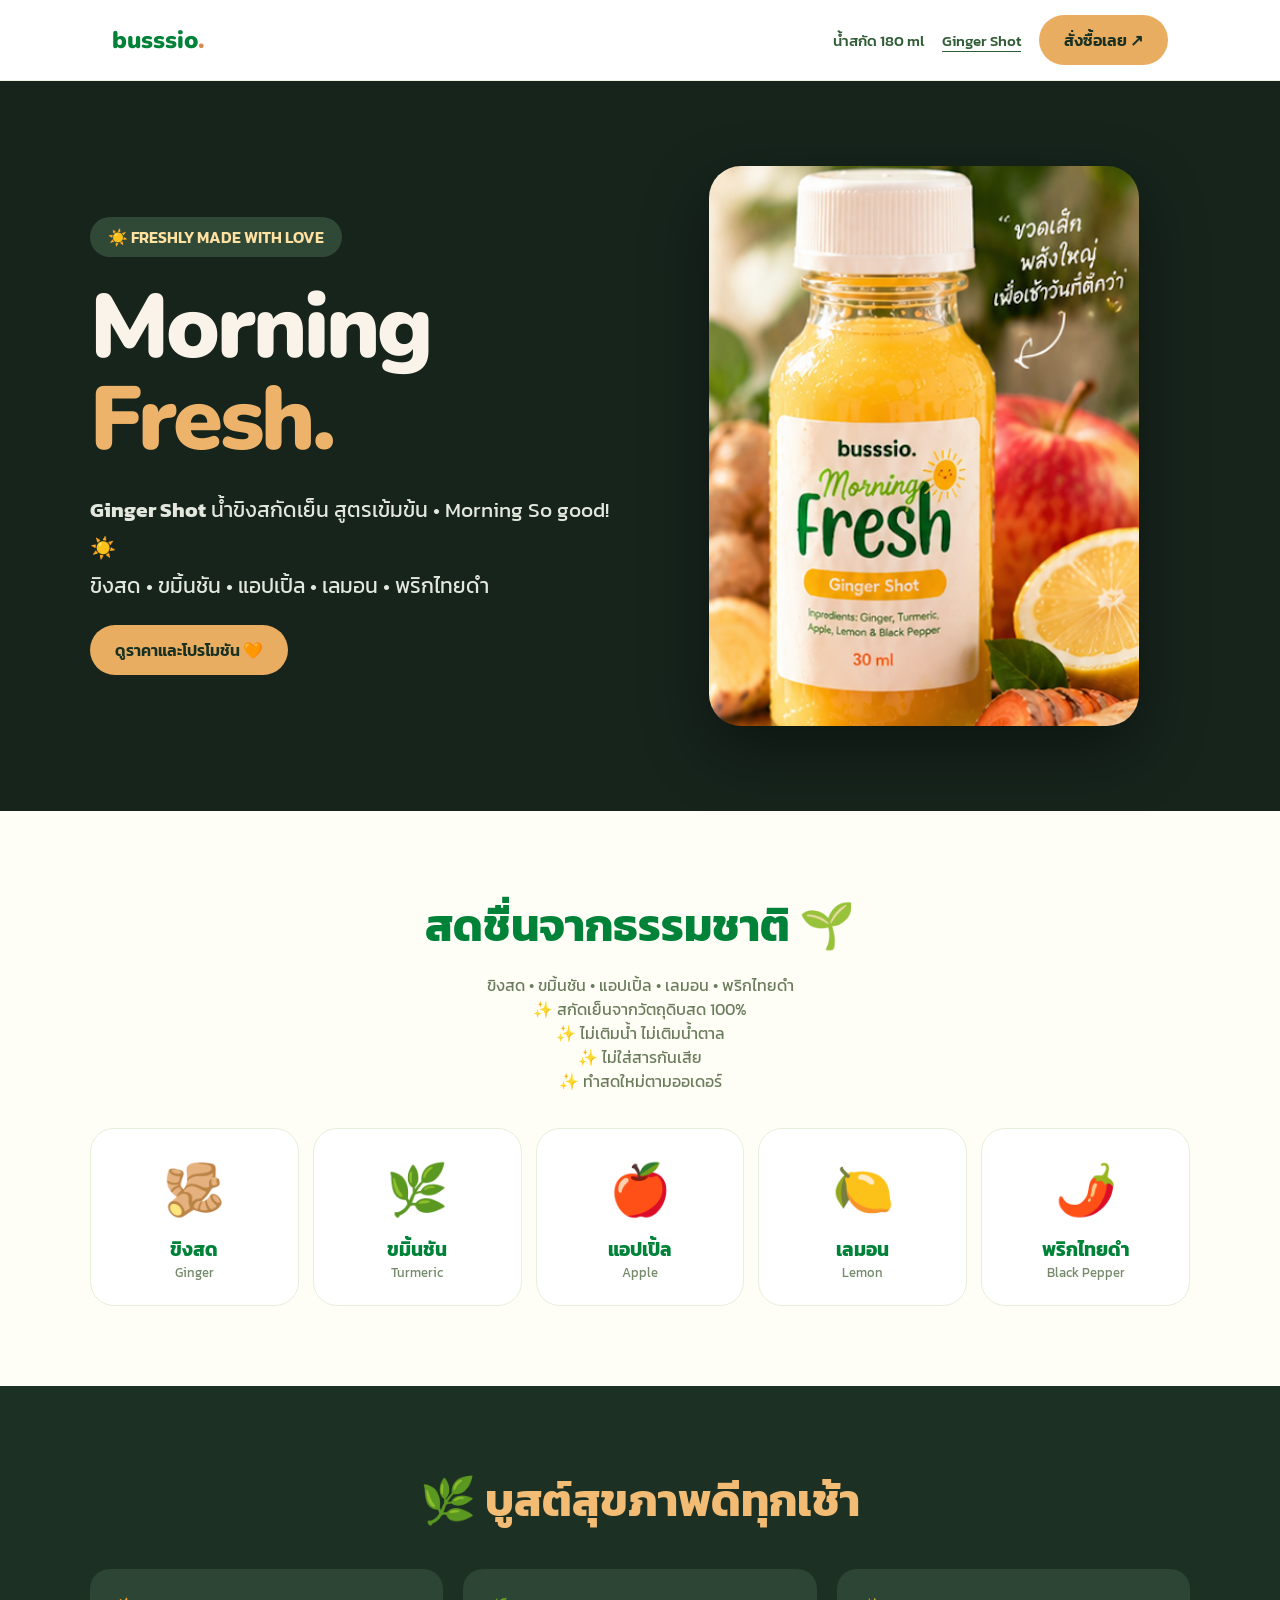
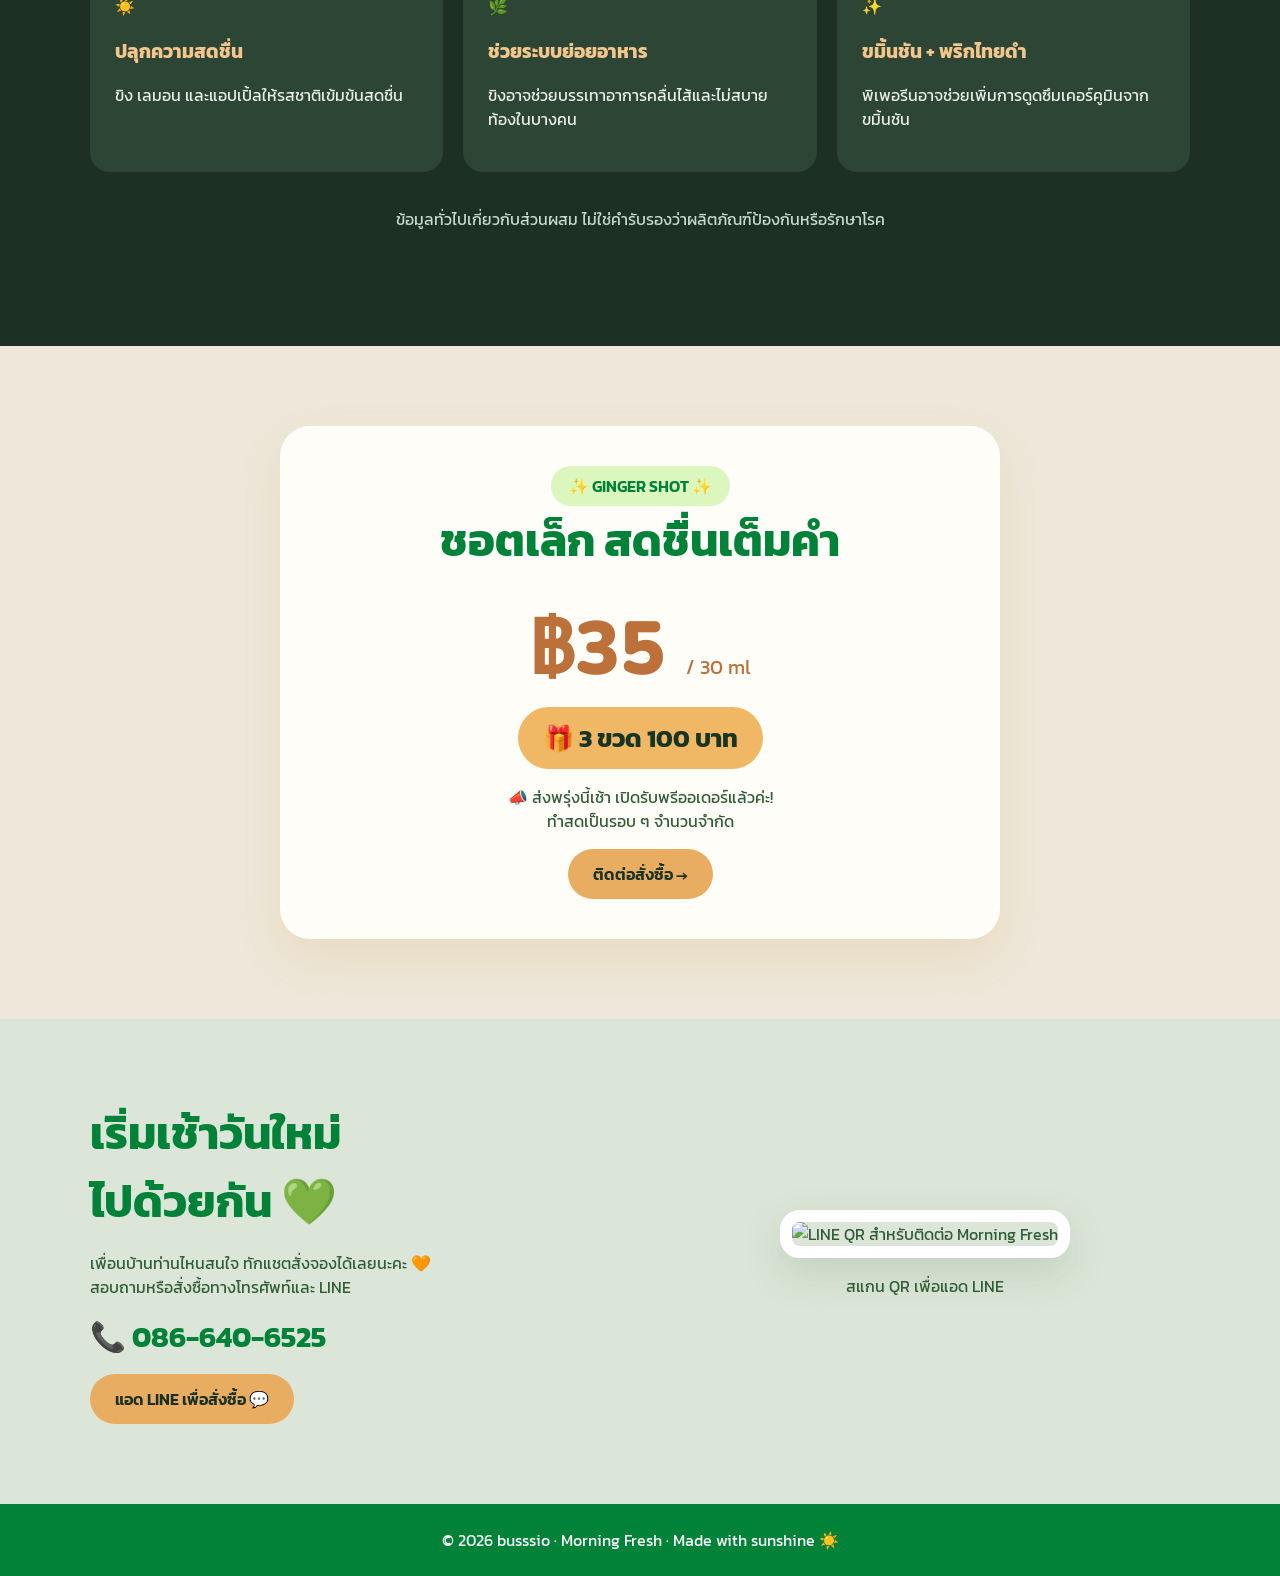
==== commit f13b9178: "Add juice catalog navigation to Morning Fresh" ====
--- a/morning-fresh/index.html
+++ b/morning-fresh/index.html
@@ -1,4 +1,4 @@
 <!doctype html><html lang="th"><head><meta charset="utf-8"><meta name="viewport" content="width=device-width,initial-scale=1"><title>Morning Fresh Ginger Shot | busssio</title><meta name="description" content="Morning Fresh น้ำขิงสกัดเย็น ขิง ขมิ้น แอปเปิ้ล เลมอน พริกไทยดำ 30 ml"><style>
 @import url('https://fonts.googleapis.com/css2?family=Kanit:wght@300;400;500;600;700&family=Nunito:wght@600;800;900&display=swap');
 :root{--g:#008238;--l:#7bd84f;--y:#ffbd16;--cream:#fffef6;--ink:#315d36}*{box-sizing:border-box}html{scroll-behavior:smooth}body{margin:0;font-family:Kanit,Arial,sans-serif;color:var(--ink);background:var(--cream)}header{position:sticky;top:0;background:#fffffff0;backdrop-filter:blur(14px);z-index:10;border-bottom:1px solid #edf2e5}nav{max-width:1100px;margin:auto;padding:15px 22px;display:flex;align-items:center;justify-content:space-between}a{text-decoration:none;color:inherit}.brand{font:900 24px Nunito;color:var(--g)}.brand span{color:#ff956b}.btn{display:inline-block;background:var(--g);color:white;border-radius:60px;padding:13px 25px;font-weight:600;box-shadow:0 8px 22px #00823826;transition:.25s}.btn:hover{transform:translateY(-4px)}.wrap{max-width:1100px;margin:auto}.hero{padding:75px 24px;background:radial-gradient(circle at 85% 20%,#ffed9a,transparent 36%),linear-gradient(120deg,#f2ffda,#fffdf4);overflow:hidden}.hero-grid{display:grid;grid-template-columns:1fr 1fr;align-items:center;gap:35px}.tag{display:inline-block;padding:8px 18px;border-radius:40px;background:#dcf7bd;color:var(--g);font-weight:600}h1{font:900 clamp(52px,7vw,92px)/1.03 Nunito,Kanit,sans-serif;color:var(--g);letter-spacing:-3px;margin:25px 0}h1 em{font-style:normal;color:#f38d59}.intro{font-size:21px;line-height:1.8}.scene{min-height:430px;position:relative;display:grid;place-items:center}.blob{position:absolute;width:350px;height:350px;border-radius:48% 52% 62% 38%;background:#d9f2a5;animation:morph 8s infinite}.sun{position:absolute;top:0;right:5%;font-size:100px;animation:float 4s infinite}.bottle{position:relative;width:195px;height:295px;background:linear-gradient(90deg,#e99819,#ffd153 55%,#eaa021);border:6px solid #ffdf80;border-radius:26px 26px 40px 40px;box-shadow:20px 22px 35px #456a2730;transform:rotate(-8deg);animation:float 5s infinite}.bottle:before{content:'';position:absolute;top:-39px;left:48px;width:80px;height:36px;background:#d69b20;border-radius:10px 10px 3px 3px}.label{position:absolute;left:-5px;top:75px;width:195px;background:white;text-align:center;padding:20px 8px;border-radius:12px}.label strong{font:900 31px Nunito;color:var(--g)}.label small{display:block;color:#658c40}.label b{display:block;color:#fa8c67;font-size:19px}.fruit{position:absolute;font-size:48px;animation:float 4s infinite}.fruit.one{top:20%;left:6%}.fruit.two{bottom:12%;right:8%}.fruit.three{bottom:10%;left:9%}section{padding:80px 24px}h2{text-align:center;color:var(--g);font-size:clamp(30px,4vw,45px);margin:0 0 14px}.sub{text-align:center;max-width:660px;margin:0 auto 35px;color:#6b7c5c}.ingredients{display:grid;grid-template-columns:repeat(5,1fr);gap:14px}.item{background:white;border:1px solid #e6efdc;border-radius:24px;padding:23px 8px;text-align:center;transition:.25s}.item:hover{transform:translateY(-6px)}.item .emoji{font-size:50px}.item h3{margin:8px 0 0;color:var(--g)}.item p{margin:0;font-size:13px;color:#758a6b}.offer{background:#fff2c7}.offer-card{max-width:720px;margin:auto;background:white;border-radius:30px;text-align:center;padding:40px 20px;box-shadow:0 20px 45px #c69b2824}.price{font:900 75px Nunito;color:#fa8d5c}.price small{font:400 20px Kanit}.deal{display:inline-block;background:var(--y);padding:12px 25px;border-radius:40px;font-size:25px;font-weight:700}.contact{background:#e8f7d5}.contact-grid{display:grid;grid-template-columns:1fr 1fr;align-items:center;gap:40px}.contact h2{text-align:left}.phone{font-size:29px;font-weight:700;color:var(--g)}.qr{width:min(270px,100%);border:12px solid white;border-radius:20px;box-shadow:0 15px 40px #22492225}footer{text-align:center;padding:24px;background:var(--g);color:white}.reveal{opacity:0;transform:translateY(25px);transition:.7s}.reveal.show{opacity:1;transform:none}@keyframes float{50%{translate:0 -13px}}@keyframes morph{50%{border-radius:60% 40% 43% 57%;transform:rotate(12deg)}}@media(max-width:750px){.hero-grid,.contact-grid{grid-template-columns:1fr}.hero{text-align:center;padding-top:50px}.scene{min-height:370px}.blob{width:290px;height:290px}.sun{font-size:65px}.ingredients{grid-template-columns:repeat(2,1fr)}.ingredients .item:last-child{grid-column:1/-1}.contact-grid{text-align:center}.contact h2{text-align:center}}@media(prefers-reduced-motion:reduce){*,*:before{animation:none!important}.reveal{opacity:1;transform:none}}
-.hero{background:#16241c;color:#f7f2e9}.hero h1{color:#f9f3e9}.hero h1 em{color:#eeb36a}.hero .intro{color:#e3e7dd}.hero .tag{background:#304936;color:#ffe1a2}.hero .blob{background:#344b39}.brand span{color:#d88a4e}.btn,.hero .btn{background:#e9ad62;color:#183122;box-shadow:none}.btn:hover{background:#ffca83}.offer{background:#eee7da}.offer-card{background:#fffdf8}.price{color:#bd713a}.deal{background:#f0b764;color:#173522}.contact{background:#dce6d8}.benefits{background:#1d3024;color:#e8f0e4}.benefits h2{color:#f3bc74}.benefit-grid{display:grid;grid-template-columns:repeat(3,1fr);gap:20px;margin:35px 0}.benefit-grid article{padding:25px;background:#2d4534;border-radius:20px}.benefit-grid h3{color:#f2c68d}.benefits .sub{color:#cbd9cd}@media(max-width:750px){.benefit-grid{grid-template-columns:1fr}}.hero-product-photo{display:block;width:min(100%,430px);height:auto;max-height:560px;object-fit:cover;border-radius:32px;box-shadow:0 25px 65px #0006;animation:photoFloat 6s ease-in-out infinite;transform-origin:center}.scene{min-height:0;padding:10px 0}.hero-grid{align-items:center}@keyframes photoFloat{0%,100%{transform:translateY(0) rotate(-1deg)}50%{transform:translateY(-12px) rotate(0deg)}}@media(max-width:750px){.hero-product-photo{width:min(100%,390px);border-radius:26px}.scene{min-height:0}}@media(prefers-reduced-motion:reduce){.hero-product-photo{animation:none}}</style></head><body><header><nav><a class="brand" href="#top">busssio<span>.</span></a><a class="btn" href="#contact">สั่งซื้อเลย ↗</a></nav></header><main><div class="hero" id="top"><div class="wrap hero-grid"><div class="reveal"><span class="tag">☀️ FRESHLY MADE WITH LOVE</span><h1>Morning<br><em>Fresh.</em></h1><p class="intro"><strong>Ginger Shot</strong> น้ำขิงสกัดเย็น สูตรเข้มข้น • Morning So good! ☀️<br>ขิงสด • ขมิ้นชัน • แอปเปิ้ล • เลมอน • พริกไทยดำ</p><a class="btn" href="#price">ดูราคาและโปรโมชัน 🧡</a></div><div class="scene"><img class="hero-product-photo" src="./bottle.png" alt="busssio. Morning Fresh Ginger Shot ขวด 30 มล. พร้อมขิง ขมิ้น แอปเปิ้ลและเลมอน" width="700" height="1100" fetchpriority="high"></div></div></div><section id="ingredients"><div class="wrap"><h2 class="reveal">สดชื่นจากธรรมชาติ 🌱</h2><p class="sub reveal">ขิงสด • ขมิ้นชัน • แอปเปิ้ล • เลมอน • พริกไทยดำ<br>✨ สกัดเย็นจากวัตถุดิบสด 100%<br>✨ ไม่เติมน้ำ ไม่เติมน้ำตาล<br>✨ ไม่ใส่สารกันเสีย<br>✨ ทำสดใหม่ตามออเดอร์</p><div class="ingredients"><div class="item reveal"><div class="emoji">🫚</div><h3>ขิงสด</h3><p>Ginger</p></div><div class="item reveal"><div class="emoji">🌿</div><h3>ขมิ้นชัน</h3><p>Turmeric</p></div><div class="item reveal"><div class="emoji">🍎</div><h3>แอปเปิ้ล</h3><p>Apple</p></div><div class="item reveal"><div class="emoji">🍋</div><h3>เลมอน</h3><p>Lemon</p></div><div class="item reveal"><div class="emoji">🌶️</div><h3>พริกไทยดำ</h3><p>Black Pepper</p></div></div></div></section><section class="benefits"><div class="wrap"><h2>🌿 บูสต์สุขภาพดีทุกเช้า</h2><div class="benefit-grid"><article>☀️<h3>ปลุกความสดชื่น</h3><p>ขิง เลมอน และแอปเปิ้ลให้รสชาติเข้มข้นสดชื่น</p></article><article>🌿<h3>ช่วยระบบย่อยอาหาร</h3><p>ขิงอาจช่วยบรรเทาอาการคลื่นไส้และไม่สบายท้องในบางคน</p></article><article>✨<h3>ขมิ้นชัน + พริกไทยดำ</h3><p>พิเพอรีนอาจช่วยเพิ่มการดูดซึมเคอร์คูมินจากขมิ้นชัน</p></article></div><p class="sub">ข้อมูลทั่วไปเกี่ยวกับส่วนผสม ไม่ใช่คำรับรองว่าผลิตภัณฑ์ป้องกันหรือรักษาโรค</p></div></section><section class="offer" id="price"><div class="offer-card reveal"><span class="tag">✨ GINGER SHOT ✨</span><h2>ชอตเล็ก สดชื่นเต็มคำ</h2><div class="price">฿35 <small>/ 30 ml</small></div><div class="deal">🎁 3 ขวด 100 บาท</div><p>📣 ส่งพรุ่งนี้เช้า เปิดรับพรีออเดอร์แล้วค่ะ!<br>ทำสดเป็นรอบ ๆ จำนวนจำกัด</p><a class="btn" href="#contact">ติดต่อสั่งซื้อ →</a></div></section><section class="contact" id="contact"><div class="wrap contact-grid"><div class="reveal"><h2>เริ่มเช้าวันใหม่<br>ไปด้วยกัน 💚</h2><p>เพื่อนบ้านท่านไหนสนใจ ทักแชตสั่งจองได้เลยนะคะ 🧡<br>สอบถามหรือสั่งซื้อทางโทรศัพท์และ LINE</p><p><a class="phone" href="tel:0866406525">📞 086-640-6525</a></p><a class="btn" href="https://line.me/ti/p/SfuHntLKOB" target="_blank" rel="noopener">แอด LINE เพื่อสั่งซื้อ 💬</a></div><div class="reveal" style="text-align:center"><img class="qr" src="https://api.qrserver.com/v1/create-qr-code/?size=400x400&data=https%3A%2F%2Fline.me%2Fti%2Fp%2FSfuHntLKOB" alt="LINE QR สำหรับติดต่อ Morning Fresh"><p>สแกน QR เพื่อแอด LINE</p></div></div></section></main><footer>© 2026 busssio · Morning Fresh · Made with sunshine ☀️</footer><script>const o=new IntersectionObserver(es=>es.forEach(e=>{if(e.isIntersecting){e.target.classList.add('show');o.unobserve(e.target)}}),{threshold:.08});document.querySelectorAll('.reveal').forEach(x=>o.observe(x));</script></body></html>+.hero{background:#16241c;color:#f7f2e9}.hero h1{color:#f9f3e9}.hero h1 em{color:#eeb36a}.hero .intro{color:#e3e7dd}.hero .tag{background:#304936;color:#ffe1a2}.hero .blob{background:#344b39}.brand span{color:#d88a4e}.btn,.hero .btn{background:#e9ad62;color:#183122;box-shadow:none}.btn:hover{background:#ffca83}.offer{background:#eee7da}.offer-card{background:#fffdf8}.price{color:#bd713a}.deal{background:#f0b764;color:#173522}.contact{background:#dce6d8}.benefits{background:#1d3024;color:#e8f0e4}.benefits h2{color:#f3bc74}.benefit-grid{display:grid;grid-template-columns:repeat(3,1fr);gap:20px;margin:35px 0}.benefit-grid article{padding:25px;background:#2d4534;border-radius:20px}.benefit-grid h3{color:#f2c68d}.benefits .sub{color:#cbd9cd}@media(max-width:750px){.benefit-grid{grid-template-columns:1fr}}.hero-product-photo{display:block;width:min(100%,430px);height:auto;max-height:560px;object-fit:cover;border-radius:32px;box-shadow:0 25px 65px #0006;animation:photoFloat 6s ease-in-out infinite;transform-origin:center}.scene{min-height:0;padding:10px 0}.hero-grid{align-items:center}@keyframes photoFloat{0%,100%{transform:translateY(0) rotate(-1deg)}50%{transform:translateY(-12px) rotate(0deg)}}@media(max-width:750px){.hero-product-photo{width:min(100%,390px);border-radius:26px}.scene{min-height:0}}@media(prefers-reduced-motion:reduce){.hero-product-photo{animation:none}}.site-links{display:flex;align-items:center;gap:18px}.site-links>a:not(.btn){font-size:15px;font-weight:500}.site-links>a[aria-current]{text-decoration:underline;text-underline-offset:5px}@media(max-width:550px){.site-links{gap:10px}.site-links>a:not(.btn){font-size:12px}.site-links .btn{display:none}}</style></head><body><header><nav><a class="brand" href="/">busssio<span>.</span></a><div class="site-links"><a href="/cold-pressed/">น้ำสกัด 180 ml</a><a href="/morning-fresh/" aria-current="page">Ginger Shot</a><a class="btn" href="#contact">สั่งซื้อเลย ↗</a></div></nav></header><main><div class="hero" id="top"><div class="wrap hero-grid"><div class="reveal"><span class="tag">☀️ FRESHLY MADE WITH LOVE</span><h1>Morning<br><em>Fresh.</em></h1><p class="intro"><strong>Ginger Shot</strong> น้ำขิงสกัดเย็น สูตรเข้มข้น • Morning So good! ☀️<br>ขิงสด • ขมิ้นชัน • แอปเปิ้ล • เลมอน • พริกไทยดำ</p><a class="btn" href="#price">ดูราคาและโปรโมชัน 🧡</a></div><div class="scene"><img class="hero-product-photo" src="/morning-fresh/bottle.png" alt="busssio. Morning Fresh Ginger Shot ขวด 30 มล. พร้อมขิง ขมิ้น แอปเปิ้ลและเลมอน" width="700" height="1100" fetchpriority="high"></div></div></div><section id="ingredients"><div class="wrap"><h2 class="reveal">สดชื่นจากธรรมชาติ 🌱</h2><p class="sub reveal">ขิงสด • ขมิ้นชัน • แอปเปิ้ล • เลมอน • พริกไทยดำ<br>✨ สกัดเย็นจากวัตถุดิบสด 100%<br>✨ ไม่เติมน้ำ ไม่เติมน้ำตาล<br>✨ ไม่ใส่สารกันเสีย<br>✨ ทำสดใหม่ตามออเดอร์</p><div class="ingredients"><div class="item reveal"><div class="emoji">🫚</div><h3>ขิงสด</h3><p>Ginger</p></div><div class="item reveal"><div class="emoji">🌿</div><h3>ขมิ้นชัน</h3><p>Turmeric</p></div><div class="item reveal"><div class="emoji">🍎</div><h3>แอปเปิ้ล</h3><p>Apple</p></div><div class="item reveal"><div class="emoji">🍋</div><h3>เลมอน</h3><p>Lemon</p></div><div class="item reveal"><div class="emoji">🌶️</div><h3>พริกไทยดำ</h3><p>Black Pepper</p></div></div></div></section><section class="benefits"><div class="wrap"><h2>🌿 บูสต์สุขภาพดีทุกเช้า</h2><div class="benefit-grid"><article>☀️<h3>ปลุกความสดชื่น</h3><p>ขิง เลมอน และแอปเปิ้ลให้รสชาติเข้มข้นสดชื่น</p></article><article>🌿<h3>ช่วยระบบย่อยอาหาร</h3><p>ขิงอาจช่วยบรรเทาอาการคลื่นไส้และไม่สบายท้องในบางคน</p></article><article>✨<h3>ขมิ้นชัน + พริกไทยดำ</h3><p>พิเพอรีนอาจช่วยเพิ่มการดูดซึมเคอร์คูมินจากขมิ้นชัน</p></article></div><p class="sub">ข้อมูลทั่วไปเกี่ยวกับส่วนผสม ไม่ใช่คำรับรองว่าผลิตภัณฑ์ป้องกันหรือรักษาโรค</p></div></section><section class="offer" id="price"><div class="offer-card reveal"><span class="tag">✨ GINGER SHOT ✨</span><h2>ชอตเล็ก สดชื่นเต็มคำ</h2><div class="price">฿35 <small>/ 30 ml</small></div><div class="deal">🎁 3 ขวด 100 บาท</div><p>📣 ส่งพรุ่งนี้เช้า เปิดรับพรีออเดอร์แล้วค่ะ!<br>ทำสดเป็นรอบ ๆ จำนวนจำกัด</p><a class="btn" href="#contact">ติดต่อสั่งซื้อ →</a></div></section><section class="contact" id="contact"><div class="wrap contact-grid"><div class="reveal"><h2>เริ่มเช้าวันใหม่<br>ไปด้วยกัน 💚</h2><p>เพื่อนบ้านท่านไหนสนใจ ทักแชตสั่งจองได้เลยนะคะ 🧡<br>สอบถามหรือสั่งซื้อทางโทรศัพท์และ LINE</p><p><a class="phone" href="tel:0866406525">📞 086-640-6525</a></p><a class="btn" href="https://line.me/ti/p/SfuHntLKOB" target="_blank" rel="noopener">แอด LINE เพื่อสั่งซื้อ 💬</a></div><div class="reveal" style="text-align:center"><img class="qr" src="https://api.qrserver.com/v1/create-qr-code/?size=400x400&data=https%3A%2F%2Fline.me%2Fti%2Fp%2FSfuHntLKOB" alt="LINE QR สำหรับติดต่อ Morning Fresh"><p>สแกน QR เพื่อแอด LINE</p></div></div></section></main><footer>© 2026 busssio · Morning Fresh · Made with sunshine ☀️</footer><script>const o=new IntersectionObserver(es=>es.forEach(e=>{if(e.isIntersecting){e.target.classList.add('show');o.unobserve(e.target)}}),{threshold:.08});document.querySelectorAll('.reveal').forEach(x=>o.observe(x));</script></body></html>
